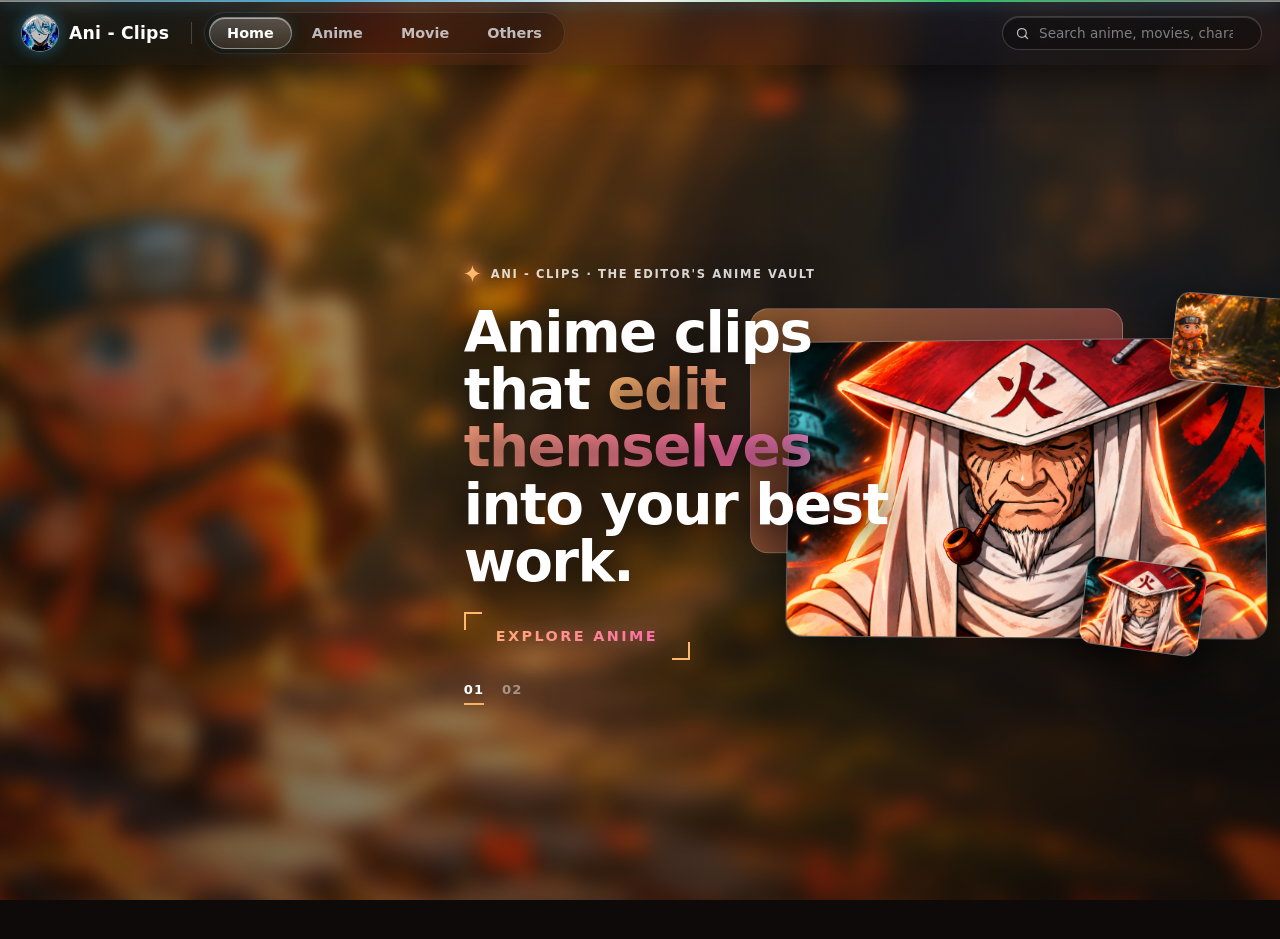
==== index.html @ 76103559 "Add files via upload" ====
<!DOCTYPE html>
<html lang="en">
<head>
  <meta charset="UTF-8" />
  <meta name="viewport" content="width=device-width, initial-scale=1" />
  <title>Anime Flow Frames — Ani - Clips | Free 4K Flow Frames, Vocals &amp; Movie Cuts</title>
  <meta name="description" content="Select the anime: Naruto · Jujutsu Kaisen · Demon Slayer · Chainsaw Man · One Piece · Attack on Titan · Bleach · Blue Lock · My Hero Academia — Free 4K anime flow frames, clean vocals, manga panels &amp; movie cuts." />
  <meta name="keywords" content="anime flow frames, anime flowframes, flow frames, ani clips, anime twixtor, clean anime clips, anime vocals, manga panels, 4k anime clips" />
  <meta name="robots" content="index, follow" />
  <link rel="canonical" href="https://anime-flowframes.pages.dev/" />

  <!-- Favicon for Google Search & Browsers (Square PNG, 192x192) -->
  <link rel="icon" type="image/png" sizes="192x192" href="images/favicon.png" />
  <link rel="icon" type="image/jpeg" sizes="512x512" href="images/logo.jpg" />
  <link rel="apple-touch-icon" href="images/favicon.png" />

  <!-- Open Graph / Social Preview -->
  <meta property="og:type" content="website" />
  <meta property="og:site_name" content="Ani - Clips" />
  <meta property="og:title" content="Anime Flow Frames — Ani - Clips" />
  <meta property="og:description" content="Select the anime: Naruto · Jujutsu Kaisen · Demon Slayer · Chainsaw Man · One Piece · Attack on Titan · Bleach · Blue Lock · My Hero Academia — Free 4K anime flow frames, vocals &amp; movie cuts." />
  <meta property="og:url" content="https://anime-flowframes.pages.dev/" />
  <meta property="og:image" content="https://anime-flowframes.pages.dev/images/og-image.jpg" />
  <meta property="og:image:width" content="1200" />
  <meta property="og:image:height" content="630" />
  <meta name="twitter:card" content="summary_large_image" />

  <!-- Google Search Site Name & Logo Structured Data -->
  <script type="application/ld+json">
  {
    "@context": "https://schema.org",
    "@type": "WebSite",
    "name": "Ani - Clips",
    "alternateName": ["Anime Flow Frames", "Ani-Clips", "Anime Flowframes"],
    "url": "https://anime-flowframes.pages.dev/",
    "publisher": {
      "@type": "Organization",
      "name": "Ani - Clips",
      "logo": {
        "@type": "ImageObject",
        "url": "https://anime-flowframes.pages.dev/images/logo.jpg"
      }
    }
  }
  </script>

  <link rel="stylesheet" href="style.css" />
</head>
<body>
  <!-- Glossy Blurred Wallpaper Background (images/bg.jpg) with Slow Breathing Motion -->
  <div class="bg" aria-hidden="true">
    <div class="bg-image"></div>
    <div class="bg-glow"></div>
    <div class="bg-vignette"></div>
  </div>

  <!-- Full-Width Edge-to-Edge Glass Navbar (Top Glow Line Only, Bottom Drop Shadow Only) -->
  <header class="navbar">
    <div class="navbar-inner">
      <div class="nav-left">
        <button id="logoBtn" class="brand" type="button" aria-label="Go to Home">
          <span class="brand-logo-wrap">
            <img class="brand-logo" src="images/logo.jpg" alt="Ani - Clips logo" />
          </span>
          <span class="brand-name" id="siteName">Ani - Clips</span>
        </button>

        <span class="nav-divider" aria-hidden="true"></span>

        <nav id="topNav" class="top-links" aria-label="Main navigation">
          <span id="navSlider" class="nav-slider" aria-hidden="true"></span>
        </nav>
      </div>

      <div class="nav-right">
        <label class="search">
          <svg viewBox="0 0 24 24" width="15" height="15" aria-hidden="true">
            <circle cx="11" cy="11" r="7" fill="none" stroke="currentColor" stroke-width="2" />
            <path d="M20 20l-4-4" stroke="currentColor" stroke-width="2" stroke-linecap="round" />
          </svg>
          <input id="search" type="search" placeholder="Search anime, movies, characters..." autocomplete="off" />
        </label>
      </div>
    </div>
  </header>

  <div class="shell">
    <main class="main" id="mainScroll">
      <!-- Smooth 0.5-Second Downward Fade-Out & Fade-In Main Stage -->
      <div id="stageBody" class="stage-body">
        <!-- 1. Clean Home Welcome Screen -->
        <section id="welcomeSection" class="welcome-screen" hidden>
          <div class="home-grid">
            <div class="home-left" aria-hidden="true"></div>
            <div class="hero">
              <div class="hero-stage" id="heroStage">
                <div class="hero-offset"></div>
                <div class="hero-frame" id="heroFrame"></div>
                <div class="hero-float f1" id="hf1"></div>
                <div class="hero-float f2" id="hf2"></div>
              </div>
              <div class="hero-text">
                <p class="home-eyebrow"><svg class="spark" viewBox="0 0 24 24" aria-hidden="true"><path fill="currentColor" d="M12 0C12.8 7 17 11.2 24 12 17 12.8 12.8 17 12 24 11.2 17 7 12.8 0 12 7 11.2 11.2 7 12 0Z"/></svg>ANI - CLIPS · THE EDITOR'S ANIME VAULT</p>
                <h1 class="home-title">Anime clips that <em>edit themselves</em> into your best work.</h1>
                <button type="button" class="btn-bracket" data-go="Anime">Explore Anime</button>
                <ol class="hero-dots" id="heroDots"></ol>
              </div>
            </div>
          </div>
        </section>

        <!-- 2. Breadcrumb / Back & Quality Bar (Shown when inside a nested Anime or Movie or Others) -->
        <section id="crumbBar" class="crumb-wrap" hidden>
          <div class="crumb-left">
            <button id="backBtn" class="glass-pill-btn" type="button" hidden>&#8592; Back</button>
            <div id="crumbPath" class="crumb-path" hidden></div>
          </div>
          <div id="qualityFilters" class="quality-filters"></div>
        </section>

        <!-- 3. Spotlight Box (Shown on Anime, Movie, Others, Character Detail, Search) -->
        <!-- Includes the iOS Sliding Sub-Tabs inside .spot-dock (Flow Frames | Vocals | Manga Panels for Anime, All | Scenes | Cuts for Movie) -->
        <section id="spotlightSection" class="spotlight-card" hidden>
          <div class="spot-art" id="spotArt">
            <div class="ph">&#9654;</div>
          </div>

          <div class="spot-info">
            <div class="spot-eyebrow">
              <span class="eq-bars" aria-hidden="true"><i></i><i></i><i></i><i></i></span>
              <span id="spotEyebrow">COLLECTION</span>
            </div>

            <h1 id="spotTitle" class="spot-title">Ani - Clips</h1>

            <div class="spot-sub-row">
              <span id="spotSubtitle" class="spot-sub"></span>
              <span class="verified-dot" title="Free to use">&#10003;</span>
            </div>

            <!-- Separate iOS Sliding Pill Tabs positioned above the Browse dock -->
            <div id="dockTabsWrap" class="dock-tabs-wrap" hidden>
              <div id="subTabs" class="sub-tabs" role="tablist">
                <span id="subSlider" class="sub-slider" aria-hidden="true"></span>
              </div>
            </div>


          </div>
        </section>

        <!-- Sub-Stage Area (Fades smoothly 0.5s downward when switching Flow Frames / Vocals / Manga Panels or All / Scenes / Cuts) -->
        <div id="subStage" class="stage-body">
          <!-- 4. Anime Library (Alphabets + Sort + All Anime Grid Only — No Trending / Recent) -->
          <section id="animeCatalog" class="cat-block" hidden>
            <div class="cat-block-head">
              <h2 class="cat-heading-inline">
                <span class="blink-star amber" aria-hidden="true">&#10022;</span>
                <span class="head-main">LIBRARY</span>
                <span class="head-sep">-</span>
                <span id="animeLibSub" class="head-sub">All anime</span>
              </h2>
              <span id="allAnimeCount" class="sec-count"></span>
            </div>

            <div class="library-controls">
              <div id="animeSortBar" class="sort-tabs" role="tablist">
                <span id="sortSlider" class="sort-slider" aria-hidden="true"></span>
              </div>
              <div id="alphaBar" class="alpha-bar" aria-label="Filter anime by alphabet">
                <span id="alphaSlider" class="alpha-slider" aria-hidden="true"></span>
              </div>
            </div>

            <div id="allAnimeGrid" class="anime-poster-grid stage-body"></div>
            <p id="animeEmpty" class="empty" hidden>No anime found for this letter.</p>
          </section>

          <!-- 5. Collections Grid (All Movies List with Sort Bar & Full A-Z Alphabet Filter) -->
          <section id="collectionsSection" hidden>
            <div class="cat-block-head">
              <h2 id="collectionsTitle" class="cat-heading-inline">
                <span class="blink-star amber" aria-hidden="true">&#10022;</span>
                <span class="head-main">LIBRARY</span>
                <span class="head-sep">-</span>
                <span class="head-sub">All movies</span>
              </h2>
              <span id="collectionsCount" class="sec-count"></span>
            </div>

            <div id="movieControls" class="library-controls" hidden>
              <div id="movieSortBar" class="sort-tabs" role="tablist">
                <span id="movieSortSlider" class="sort-slider" aria-hidden="true"></span>
              </div>
              <div id="movieAlphaBar" class="alpha-bar" aria-label="Filter movies by alphabet">
                <span id="movieAlphaSlider" class="alpha-slider" aria-hidden="true"></span>
              </div>
            </div>

            <div id="collectionsGrid" class="collections-grid stage-body"></div>
            <p id="movieEmpty" class="empty" hidden>No movies found for this letter.</p>
          </section>

          <!-- 6. Main Items Grid (Characters inside Anime, Manga Panels, Movie Scenes/Cuts, Others, Search) -->
          <section id="gridSection" hidden>
            <div class="sec-head">
              <h2 id="gridTitle" class="sec-title">Library</h2>
              <span id="count" class="sec-count"></span>
            </div>
            <div id="grid" class="grid"></div>
            <p id="empty" class="empty" hidden>No items found. Try another search or tab.</p>
          </section>


        </div>
      </div>
    </main>
  </div>

  <script src="clips.js"></script>
  <script src="script.js"></script>
  <noscript>
    <section>
      <h1>Anime Flow Frames — Ani - Clips</h1>
      <p>Select the anime: Naruto · Jujutsu Kaisen · Demon Slayer · Chainsaw Man · One Piece · Attack on Titan · Bleach · Blue Lock · My Hero Academia. Free 4K anime flow frames, isolated character vocals, clean manga panels, and movie scenes &amp; cuts.</p>
    </section>
  </noscript>
</body>
</html>
---- style.css ----
:root {
  --glass-surface: linear-gradient(135deg, rgba(24, 28, 36, 0.52) 0%, rgba(12, 14, 20, 0.34) 100%);
  --glass-surface-hover: linear-gradient(135deg, rgba(32, 38, 48, 0.64) 0%, rgba(16, 19, 28, 0.46) 100%);
  --glass-dock: rgba(8, 10, 14, 0.42);
  --glass-border: rgba(255, 255, 255, 0.22);
  --glass-border-bright: rgba(255, 255, 255, 0.46);
  --glass-shine: inset 0 1px 0 rgba(255, 255, 255, 0.42), inset 1px 0 0 rgba(255, 255, 255, 0.16), inset 0 -1px 0 rgba(255, 255, 255, 0.08);
  --glass-shine-hover: inset 0 1px 0 rgba(255, 255, 255, 0.64), inset 1px 0 0 rgba(255, 255, 255, 0.24), inset 0 -1px 0 rgba(255, 255, 255, 0.12);
  --ios-pill-bg: linear-gradient(180deg, rgba(255, 255, 255, 0.24) 0%, rgba(255, 255, 255, 0.11) 100%);
  --ios-pill-border: 1px solid rgba(255, 255, 255, 0.36);
  --ios-pill-shadow: inset 0 1px 0 rgba(255, 255, 255, 0.52), 0 4px 16px rgba(0, 0, 0, 0.28), 0 0 14px rgba(56, 189, 248, 0.2);
  --ios-spring: cubic-bezier(0.32, 0.72, 0, 1);
  --ios-bounce: cubic-bezier(0.22, 1.18, 0.36, 1);
  --text: #ffffff;
  --muted: rgba(240, 244, 250, 0.74);
  --muted-2: rgba(240, 244, 250, 0.48);
  --green: #1ed760;
  --green-2: #12b866;
  --coral: #ff7e79;
  --amber: #ffb86c;
  --cyan: #38bdf8;
}

* { box-sizing: border-box; margin: 0; padding: 0; -webkit-tap-highlight-color: transparent; }
[hidden] { display: none !important; }

body {
  min-height: 100vh;
  background: #0d0a09;
  color: var(--text);
  font-family: -apple-system, BlinkMacSystemFont, "SF Pro Display", "Segoe UI", system-ui, Roboto, sans-serif;
  overflow-x: hidden;
  -webkit-font-smoothing: antialiased;
}

/* ============================================================
   GLOSSY BLURRED WALLPAPER BACKGROUND (images/bg.jpg)
   ============================================================ */
.bg {
  position: fixed;
  inset: 0;
  z-index: 0;
  overflow: hidden;
  background: #120c09;
}

.bg-image {
  position: absolute;
  inset: -4%;
  background:
    url("images/bg.jpg") center / cover no-repeat,
    radial-gradient(circle at 22% 24%, rgba(235, 130, 42, 0.9), transparent 48%),
    radial-gradient(circle at 78% 28%, rgba(212, 168, 56, 0.75), transparent 48%),
    radial-gradient(circle at 50% 80%, rgba(186, 68, 36, 0.8), transparent 52%),
    #180e08;
  filter: blur(10px) saturate(1.25) brightness(0.84);
  transform: scale(1.04);
  animation: slowBreathe 34s ease-in-out infinite alternate;
  will-change: transform;
}

.bg-glow {
  position: absolute;
  inset: -10%;
  background:
    radial-gradient(circle at 15% 15%, rgba(30, 215, 96, 0.14), transparent 40%),
    radial-gradient(circle at 85% 20%, rgba(108, 138, 255, 0.16), transparent 42%),
    radial-gradient(circle at 50% 90%, rgba(255, 148, 72, 0.16), transparent 45%);
  mix-blend-mode: screen;
  pointer-events: none;
}

.bg-vignette {
  position: absolute;
  inset: 0;
  background: radial-gradient(circle at 50% 35%, rgba(10, 12, 16, 0.12) 0%, rgba(6, 8, 12, 0.58) 100%);
  pointer-events: none;
}

@keyframes slowBreathe {
  0%   { transform: scale(1.04) translate(0%, 0%); }
  50%  { transform: scale(1.08) translate(-1.2%, -0.8%); }
  100% { transform: scale(1.05) translate(1.2%, 0.8%); }
}

/* ============================================================
   FULL-WIDTH EDGE-TO-EDGE GLASS NAVBAR
   ============================================================ */
.navbar {
  position: sticky;
  top: 0;
  left: 0;
  width: 100%;
  z-index: 30;
  border-radius: 0;
  border: none;
  border-top: 1px solid rgba(255, 255, 255, 0.36);
  background: linear-gradient(180deg, rgba(22, 26, 36, 0.64) 0%, rgba(12, 14, 22, 0.48) 100%);
  backdrop-filter: blur(30px) saturate(1.7);
  -webkit-backdrop-filter: blur(30px) saturate(1.7);
  box-shadow:
    0 14px 36px rgba(0, 0, 0, 0.54),
    inset 0 1px 0 rgba(255, 255, 255, 0.42);
}

.navbar::before {
  content: "";
  position: absolute;
  top: -1px;
  left: 0;
  right: 0;
  height: 2px;
  background: linear-gradient(
    90deg,
    rgba(255, 255, 255, 0.14) 0%,
    rgba(56, 189, 248, 0.72) 25%,
    rgba(255, 255, 255, 0.92) 50%,
    rgba(30, 215, 96, 0.72) 75%,
    rgba(255, 255, 255, 0.14) 100%
  );
  box-shadow: 0 0 14px rgba(56, 189, 248, 0.55), 0 0 24px rgba(255, 255, 255, 0.35);
  pointer-events: none;
}

.navbar-inner {
  width: 100%;
  max-width: none;
  margin: 0;
  padding: 10px 18px;
  display: flex;
  align-items: center;
  justify-content: space-between;
  gap: 16px;
}

.nav-left { display: flex; align-items: center; gap: 12px; min-width: 0; }

.brand {
  display: flex;
  align-items: center;
  gap: 10px;
  padding: 3px 10px 3px 3px;
  border: 0;
  border-radius: 999px;
  background: transparent;
  color: #fff;
  font: inherit;
  cursor: pointer;
  transition: transform 0.34s var(--ios-bounce), opacity 0.2s ease;
}
.brand:hover { transform: scale(1.03); }
.brand:active { transform: scale(0.95); }

.brand-logo-wrap {
  width: 38px;
  height: 38px;
  border-radius: 50%;
  overflow: hidden;
  display: block;
  flex-shrink: 0;
  border: 1.5px solid rgba(255, 255, 255, 0.45);
  box-shadow: 0 0 16px rgba(56, 189, 248, 0.48), 0 4px 12px rgba(0, 0, 0, 0.4);
  background: #080c14;
}
.brand-logo { width: 100%; height: 100%; object-fit: cover; transform: scale(1.06); display: block; }
.brand-name { font-size: 1.08rem; font-weight: 800; letter-spacing: 0.2px; white-space: nowrap; }
.nav-divider { width: 1px; height: 22px; background: rgba(255, 255, 255, 0.18); flex-shrink: 0; }

/* iPhone / iOS Segmented Sliding Nav */
.top-links {
  position: relative;
  display: inline-flex;
  align-items: center;
  gap: 2px;
  padding: 4px;
  border-radius: 999px;
  background: rgba(0, 0, 0, 0.22);
  border: 1px solid rgba(255, 255, 255, 0.1);
}

.nav-slider {
  position: absolute;
  top: 4px;
  left: 0;
  height: calc(100% - 8px);
  border-radius: 999px;
  background: var(--ios-pill-bg);
  border: var(--ios-pill-border);
  box-shadow: var(--ios-pill-shadow);
  pointer-events: none;
  will-change: transform, width;
  transition: transform 0.48s var(--ios-spring), width 0.48s var(--ios-spring), opacity 0.25s ease;
  z-index: 0;
}

.top-link {
  position: relative;
  z-index: 1;
  padding: 8px 18px;
  border: 0;
  border-radius: 999px;
  background: transparent;
  color: var(--muted);
  font: inherit;
  font-size: 0.9rem;
  font-weight: 600;
  cursor: pointer;
  white-space: nowrap;
  transition: color 0.28s var(--ios-spring), transform 0.32s var(--ios-bounce);
}
.top-link:hover { color: #fff; }
.top-link:active { transform: scale(0.93); }
.top-link.active { color: #fff; }

.nav-right { display: flex; align-items: center; }

.search {
  position: relative;
  width: 260px;
  display: flex;
  align-items: center;
  color: var(--muted);
}
.search svg { position: absolute; left: 13px; pointer-events: none; }
.search input {
  width: 100%;
  padding: 8px 14px 8px 36px;
  border-radius: 999px;
  border: 1px solid rgba(255, 255, 255, 0.18);
  background: rgba(0, 0, 0, 0.3);
  color: #fff;
  font: inherit;
  font-size: 0.85rem;
  outline: none;
  box-shadow: inset 0 1px 0 rgba(255, 255, 255, 0.14);
  transition: border-color 0.28s var(--ios-spring), background 0.28s var(--ios-spring), box-shadow 0.28s var(--ios-spring);
}
.search input::placeholder { color: var(--muted-2); }
.search input:focus {
  background: rgba(0, 0, 0, 0.48);
  border-color: rgba(56, 189, 248, 0.65);
  box-shadow: 0 0 0 3px rgba(56, 189, 248, 0.2), inset 0 1px 0 rgba(255, 255, 255, 0.28);
}

/* ============================================================
   FULL-WIDTH PAGE SHELL
   ============================================================ */
.shell {
  position: relative;
  z-index: 1;
  width: 100%;
  max-width: none;
  margin: 0;
  padding: 18px 18px 52px;
}

/* ============================================================
   SMOOTH 0.5-SECOND DOWNWARD FADE-OUT & FADE-IN
   ============================================================ */
.stage-body {
  opacity: 1;
  transform: translateY(0);
  transition: opacity 0.25s cubic-bezier(0.4, 0, 0.2, 1), transform 0.25s cubic-bezier(0.4, 0, 0.2, 1);
  will-change: opacity, transform;
}
.stage-body.fading-out {
  opacity: 0;
  transform: translateY(16px);
  pointer-events: none;
}
.stage-body.prep-in {
  transition: none !important;
  opacity: 0;
  transform: translateY(-16px);
  pointer-events: none;
}

/* Home screen: no scrollbar (fits exactly in the window) */
html.home-view { scrollbar-width: none; -ms-overflow-style: none; }
html.home-view::-webkit-scrollbar, html.home-view body::-webkit-scrollbar { display: none; width: 0; }

/* ============================================================
   CLEAN HOME WELCOME SCREEN
   ============================================================ */
.welcome-screen {
  min-height: calc(100vh - 110px);
  width: 100%;
  display: grid;
  place-items: center;
}

.welcome-glass {
  padding: clamp(28px, 4.5vw, 52px) clamp(44px, 8vw, 110px);
  border-radius: 30px;
  background: linear-gradient(135deg, rgba(24, 28, 38, 0.44) 0%, rgba(12, 14, 22, 0.28) 100%);
  backdrop-filter: blur(28px) saturate(1.65);
  -webkit-backdrop-filter: blur(28px) saturate(1.65);
  border: 1px solid rgba(255, 255, 255, 0.28);
  box-shadow:
    0 24px 64px rgba(0, 0, 0, 0.48),
    0 0 40px rgba(56, 189, 248, 0.14),
    inset 0 1px 0 rgba(255, 255, 255, 0.5),
    inset 1px 0 0 rgba(255, 255, 255, 0.18);
}

.welcome-title {
  font-size: clamp(2.8rem, 7vw, 5.5rem);
  font-weight: 850;
  letter-spacing: 0.22em;
  text-indent: 0.22em;
  text-align: center;
  color: #ffffff;
  text-shadow:
    0 6px 32px rgba(0, 0, 0, 0.48),
    0 0 28px rgba(255, 255, 255, 0.28);
}

/* ============================================================
   BREADCRUMB & QUALITY BAR
   ============================================================ */
.crumb-wrap {
  display: flex;
  align-items: center;
  justify-content: space-between;
  flex-wrap: wrap;
  gap: 12px;
  margin-bottom: 16px;
}
.crumb-left { display: flex; align-items: center; gap: 12px; min-width: 0; }

.glass-pill-btn {
  padding: 8px 16px;
  border-radius: 999px;
  border: 1px solid var(--glass-border);
  background: var(--glass-surface);
  backdrop-filter: blur(20px);
  color: #fff;
  font: inherit;
  font-size: 0.85rem;
  font-weight: 600;
  cursor: pointer;
  box-shadow: 0 8px 24px rgba(0, 0, 0, 0.3), var(--glass-shine);
  transition: transform 0.34s var(--ios-bounce), border-color 0.25s ease, box-shadow 0.25s ease;
}
.glass-pill-btn:hover {
  transform: translateY(-1px);
  border-color: var(--glass-border-bright);
  box-shadow: 0 10px 28px rgba(0, 0, 0, 0.38), 0 0 18px rgba(56, 189, 248, 0.22), var(--glass-shine-hover);
}
.glass-pill-btn:active { transform: scale(0.94); }

.crumb-path { font-size: 0.88rem; color: var(--muted); font-weight: 500; }
.crumb-path strong { color: #fff; }

.quality-filters { display: flex; flex-wrap: wrap; gap: 6px; }
.q-pill {
  padding: 6px 13px;
  border-radius: 999px;
  border: 1px solid var(--glass-border);
  background: rgba(16, 18, 24, 0.42);
  backdrop-filter: blur(14px);
  color: var(--muted);
  font: inherit;
  font-size: 0.78rem;
  font-weight: 600;
  cursor: pointer;
  box-shadow: inset 0 1px 0 rgba(255, 255, 255, 0.2);
  transition: transform 0.32s var(--ios-bounce), color 0.22s ease, background 0.22s ease, border-color 0.22s ease;
}
.q-pill:hover { color: #fff; border-color: var(--glass-border-bright); }
.q-pill:active { transform: scale(0.93); }
.q-pill.active { color: #fff; background: rgba(30, 215, 96, 0.22); border-color: rgba(30, 215, 96, 0.62); box-shadow: 0 0 14px rgba(30, 215, 96, 0.25); }

/* ============================================================
   SPOTLIGHT CARD (Used on Anime, Movie, Others, Detail, Search)
   With Embedded iOS Sliding Tabs inside .spot-dock
   ============================================================ */
.spotlight-card {
  position: relative;
  display: grid;
  grid-template-columns: 280px 1fr;
  gap: 24px;
  padding: 18px;
  border-radius: 24px;
  background: linear-gradient(135deg, rgba(255, 255, 255, 0.06) 0%, rgba(14, 14, 16, 0.28) 100%);
  backdrop-filter: blur(26px) saturate(1.35);
  -webkit-backdrop-filter: blur(26px) saturate(1.35);
  border: 1px solid rgba(255, 255, 255, 0.18);
  box-shadow:
    0 16px 42px rgba(0, 0, 0, 0.38),
    0 0 12px rgba(255, 255, 255, 0.05),
    inset 0 1px 0 rgba(255, 255, 255, 0.28),
    inset 1px 0 0 rgba(255, 255, 255, 0.12);
  margin-bottom: 24px;
  overflow: hidden;
}

.spot-art {
  position: relative;
  aspect-ratio: 16 / 10;
  width: 100%;
  align-self: center;
  border-radius: 16px;
  overflow: hidden;
  background: rgba(0, 0, 0, 0.35);
  border: 1px solid rgba(255, 255, 255, 0.28);
  box-shadow: 0 14px 36px rgba(0, 0, 0, 0.45), inset 0 1px 0 rgba(255, 255, 255, 0.4);
}
.spot-art img { position: absolute; inset: 0; width: 100%; height: 100%; object-fit: cover; display: block; }

/* Slow, gentle wiggle on the Anime spotlight image */
.spot-art.wiggle img {
  object-position: center 42%;
  transform-origin: center;
  animation: spotWiggle 18s ease-in-out infinite alternate;
  will-change: transform;
}
@keyframes spotWiggle {
  0%   { transform: scale(1.10) translate(0, 0) rotate(0deg); }
  25%  { transform: scale(1.11) translate(-1.2%, 0.8%) rotate(-0.6deg); }
  50%  { transform: scale(1.12) translate(1%, -1%) rotate(0.5deg); }
  75%  { transform: scale(1.11) translate(-0.8%, -0.6%) rotate(-0.4deg); }
  100% { transform: scale(1.10) translate(1.2%, 0.8%) rotate(0.6deg); }
}
.spot-info { position: relative; display: flex; flex-direction: column; justify-content: center; gap: 10px; min-width: 0; }
.spot-eyebrow { display: flex; align-items: center; gap: 9px; font-size: 0.74rem; font-weight: 750; letter-spacing: 1.5px; color: rgba(255, 255, 255, 0.8); text-transform: uppercase; }
.eq-bars { display: inline-flex; align-items: flex-end; gap: 2.5px; height: 13px; }
.eq-bars i { display: block; width: 3px; border-radius: 2px; background: var(--green); box-shadow: 0 0 8px rgba(30, 215, 96, 0.7); animation: eqPulse 1.2s ease-in-out infinite alternate; }
.eq-bars i:nth-child(1) { height: 6px; animation-delay: 0s; }
.eq-bars i:nth-child(2) { height: 13px; animation-delay: 0.2s; }
.eq-bars i:nth-child(3) { height: 9px; animation-delay: 0.4s; }
.eq-bars i:nth-child(4) { height: 11px; animation-delay: 0.6s; }
@keyframes eqPulse { 0% { transform: scaleY(0.45); } 100% { transform: scaleY(1); } }
.spot-title { font-size: clamp(1.6rem, 3vw, 2.35rem); font-weight: 800; letter-spacing: -0.6px; line-height: 1.1; text-shadow: 0 4px 24px rgba(0, 0, 0, 0.4); }
.spot-sub-row { display: flex; align-items: center; gap: 8px; }
.spot-sub { font-size: 0.94rem; color: var(--muted); }
.verified-dot { display: inline-grid; place-items: center; width: 18px; height: 18px; border-radius: 50%; font-size: 0.68rem; font-weight: 900; color: #03220f; background: var(--green); box-shadow: 0 0 12px rgba(30, 215, 96, 0.7); flex-shrink: 0; }
.spot-tags { display: flex; flex-wrap: wrap; gap: 7px; margin-top: 2px; }
.spot-tag { font-size: 0.74rem; font-weight: 600; padding: 4px 11px; border-radius: 999px; background: rgba(255, 255, 255, 0.1); border: 1px solid rgba(255, 255, 255, 0.18); color: rgba(255, 255, 255, 0.9); }

/* Inner Glossy Action Capsule */
.spot-dock {
  margin-top: 6px;
  display: flex;
  align-items: center;
  justify-content: space-between;
  flex-wrap: wrap;
  gap: 12px;
  padding: 8px 12px;
  border-radius: 18px;
  background: var(--glass-dock);
  border: 1px solid rgba(255, 255, 255, 0.16);
  box-shadow: inset 0 1px 0 rgba(255, 255, 255, 0.22);
}
.spot-dock-left, .spot-dock-right { display: flex; align-items: center; gap: 10px; }

/* Separate iOS Sliding Tabs positioned cleanly above .spot-dock */
.dock-tabs-wrap {
  display: flex;
  align-items: center;
  justify-content: flex-start;
  margin-top: 4px;
  margin-bottom: 2px;
}

.sub-tabs {
  position: relative;
  display: inline-flex;
  align-items: center;
  gap: 2px;
  padding: 4px;
  border-radius: 999px;
  background: rgba(0, 0, 0, 0.34);
  border: 1px solid rgba(255, 255, 255, 0.12);
  box-shadow: inset 0 1px 0 rgba(255, 255, 255, 0.14);
}

.sub-slider {
  position: absolute;
  top: 4px;
  left: 0;
  height: calc(100% - 8px);
  border-radius: 999px;
  background: var(--ios-pill-bg);
  border: var(--ios-pill-border);
  box-shadow: var(--ios-pill-shadow);
  pointer-events: none;
  will-change: transform, width;
  transition: transform 0.48s var(--ios-spring), width 0.48s var(--ios-spring), opacity 0.25s ease;
  z-index: 0;
}

.sub-tab {
  position: relative;
  z-index: 1;
  padding: 7px 18px;
  border: 0;
  border-radius: 999px;
  background: transparent;
  color: var(--muted);
  font: inherit;
  font-size: 0.86rem;
  font-weight: 600;
  cursor: pointer;
  white-space: nowrap;
  transition: color 0.28s var(--ios-spring), transform 0.32s var(--ios-bounce);
}
.sub-tab:hover { color: #fff; }
.sub-tab:active { transform: scale(0.93); }
.sub-tab.active { color: #fff; }

.glow-cta {
  padding: 8px 18px;
  border-radius: 999px;
  border: 1px solid rgba(255, 255, 255, 0.38);
  background: linear-gradient(135deg, #ffffff 0%, #e7fff0 100%);
  color: #061c0f;
  font: inherit;
  font-size: 0.85rem;
  font-weight: 750;
  cursor: pointer;
  box-shadow: 0 0 24px rgba(255, 255, 255, 0.35), 0 4px 16px rgba(0, 0, 0, 0.3);
  transition: transform 0.36s var(--ios-bounce), box-shadow 0.28s ease;
}
.glow-cta:hover { transform: translateY(-2px) scale(1.02); box-shadow: 0 0 30px rgba(30, 215, 96, 0.5), 0 8px 22px rgba(0, 0, 0, 0.35); }
.glow-cta:active { transform: scale(0.95); }

.dock-stat { font-size: 0.8rem; font-weight: 600; color: var(--green); padding: 5px 12px; border-radius: 999px; background: rgba(30, 215, 96, 0.14); border: 1px solid rgba(30, 215, 96, 0.32); white-space: nowrap; }
.dock-btn { padding: 7px 14px; border-radius: 999px; border: 1px solid rgba(255, 255, 255, 0.18); background: rgba(255, 255, 255, 0.08); color: #fff; font: inherit; font-size: 0.8rem; font-weight: 600; cursor: pointer; transition: transform 0.32s var(--ios-bounce), background 0.22s ease, border-color 0.22s ease; }
.dock-btn:hover { background: rgba(255, 255, 255, 0.16); border-color: rgba(255, 255, 255, 0.38); }
.dock-btn:active { transform: scale(0.94); }

/* ============================================================
   BLINKING STAR INLINE SECTION HEADINGS
   ============================================================ */
.cat-heading-inline {
  display: inline-flex;
  align-items: baseline;
  gap: 8px;
  margin-bottom: 16px;
  text-shadow: 0 2px 14px rgba(0, 0, 0, 0.55);
}
.cat-block-head .cat-heading-inline { margin-bottom: 0; }

.blink-star {
  display: inline-block;
  font-size: 1rem;
  line-height: 1;
  color: var(--amber);
  text-shadow: 0 0 12px var(--amber), 0 0 22px rgba(255, 184, 108, 0.65);
  animation: starBlink 1.35s ease-in-out infinite;
  transform-origin: center;
}
@keyframes starBlink {
  0%, 100% { opacity: 1; transform: scale(1); }
  50%      { opacity: 0.2; transform: scale(0.8); }
}

.head-main { font-size: 1.24rem; font-weight: 800; letter-spacing: 0.06em; color: #ffffff; }
.head-sep { font-size: 0.95rem; font-weight: 500; color: var(--muted-2); }
.head-sub { font-size: 0.88rem; font-weight: 500; color: var(--muted); }

/* ============================================================
   ANIME LIBRARY GRID (Clean Photo Previews — No Black Feather)
   ============================================================ */
.cat-block { width: 100%; }
.cat-block-head { display: flex; align-items: center; justify-content: space-between; gap: 14px; margin-bottom: 16px; }

.anime-poster-grid {
  display: grid;
  grid-template-columns: repeat(auto-fill, minmax(144px, 168px));
  gap: 15px;
  width: 100%;
}

.poster-item {
  display: flex;
  flex-direction: column;
  gap: 8px;
  padding: 0;
  border: 0;
  background: transparent;
  color: #fff;
  font: inherit;
  text-decoration: none;
  text-align: center;
  cursor: pointer;
  min-width: 0;
  transition: transform 0.38s var(--ios-bounce);
}
.poster-item:hover { transform: translateY(-5px); }
.poster-item:active { transform: scale(0.96); }

.poster-frame {
  position: relative;
  width: 100%;
  aspect-ratio: 3 / 4;
  border-radius: 16px;
  overflow: hidden;
  background: var(--glass-surface);
  backdrop-filter: blur(22px) saturate(1.55);
  -webkit-backdrop-filter: blur(22px) saturate(1.55);
  border: 1px solid var(--glass-border);
  box-shadow: 0 12px 30px rgba(0, 0, 0, 0.42), var(--glass-shine);
  transition: border-color 0.25s ease, box-shadow 0.3s ease;
}
.poster-item:hover .poster-frame {
  border-color: var(--glass-border-bright);
  box-shadow: 0 18px 40px rgba(0, 0, 0, 0.54), 0 0 22px rgba(56, 189, 248, 0.26), var(--glass-shine-hover);
}
.poster-frame img { position: absolute; inset: 0; width: 100%; height: 100%; object-fit: cover; display: block; transition: transform 0.5s var(--ios-spring); }
.poster-item:hover .poster-frame img { transform: scale(1.06); }

.poster-ph {
  position: absolute;
  inset: 0;
  display: flex;
  flex-direction: column;
  align-items: center;
  justify-content: center;
  gap: 6px;
  padding: 12px;
  background:
    radial-gradient(circle at 28% 24%, rgba(56, 189, 248, 0.22), transparent 55%),
    radial-gradient(circle at 75% 78%, rgba(30, 215, 96, 0.2), transparent 55%),
    rgba(12, 15, 22, 0.55);
}
.poster-ph-mono {
  width: 44px; height: 44px; border-radius: 13px; display: grid; place-items: center;
  font-size: 1.05rem; font-weight: 850; letter-spacing: 1px; color: #fff;
  background: rgba(255, 255, 255, 0.12); border: 1px solid rgba(255, 255, 255, 0.28);
  box-shadow: inset 0 1px 0 rgba(255, 255, 255, 0.4);
}
.poster-ph-hint { font-size: 0.68rem; font-weight: 600; color: var(--muted); }
.poster-count-chip {
  position: absolute; top: 8px; right: 8px; z-index: 3; padding: 2px 8px; border-radius: 999px;
  font-size: 0.64rem; font-weight: 750; background: rgba(8, 10, 16, 0.72); backdrop-filter: blur(10px);
  border: 1px solid rgba(255, 255, 255, 0.24); color: #fff;
}
.poster-caption { display: flex; flex-direction: column; gap: 2px; padding: 0 3px; }
.poster-name { font-size: 0.85rem; font-weight: 700; color: #fff; line-height: 1.25; text-shadow: 0 2px 10px rgba(0, 0, 0, 0.65); }

/* ============================================================
   LIBRARY CONTROLS: SORT PILL BAR + FULL A-Z iOS SLIDING BAR
   ============================================================ */
.library-controls {
  display: flex;
  flex-direction: column;
  align-items: center;
  gap: 14px;
  margin-bottom: 22px;
  width: 100%;
}

.sort-tabs {
  position: relative;
  display: inline-flex;
  align-items: center;
  gap: 2px;
  padding: 4px;
  border-radius: 999px;
  background: rgba(0, 0, 0, 0.28);
  backdrop-filter: blur(22px) saturate(1.55);
  -webkit-backdrop-filter: blur(22px) saturate(1.55);
  border: 1px solid rgba(255, 255, 255, 0.14);
  box-shadow: 0 10px 28px rgba(0, 0, 0, 0.32), inset 0 1px 0 rgba(255, 255, 255, 0.18);
}

.sort-slider {
  position: absolute;
  top: 4px;
  left: 0;
  height: calc(100% - 8px);
  border-radius: 999px;
  background: var(--ios-pill-bg);
  border: var(--ios-pill-border);
  box-shadow: var(--ios-pill-shadow);
  pointer-events: none;
  will-change: transform, width;
  transition: transform 0.48s var(--ios-spring), width 0.48s var(--ios-spring);
  z-index: 0;
}

.sort-tab {
  position: relative;
  z-index: 1;
  padding: 7px 16px;
  border: 0;
  border-radius: 999px;
  background: transparent;
  color: var(--muted);
  font: inherit;
  font-size: 0.82rem;
  font-weight: 650;
  cursor: pointer;
  white-space: nowrap;
  transition: color 0.28s var(--ios-spring), transform 0.32s var(--ios-bounce);
}
.sort-tab:hover { color: #fff; }
.sort-tab:active { transform: scale(0.93); }
.sort-tab.active { color: #fff; }

.alpha-bar {
  position: relative;
  display: flex;
  flex-wrap: wrap;
  justify-content: center;
  gap: 4px;
  width: 100vw;
  margin-left: calc(50% - 50vw);
  margin-right: calc(50% - 50vw);
  padding: 9px 18px;
  border-radius: 0;
  background: linear-gradient(180deg, rgba(20, 24, 34, 0.56) 0%, rgba(10, 12, 18, 0.44) 100%);
  backdrop-filter: blur(26px) saturate(1.65);
  -webkit-backdrop-filter: blur(26px) saturate(1.65);
  border: 0;
  border-top: 1px solid rgba(255, 255, 255, 0.24);
  box-shadow: 0 12px 30px rgba(0, 0, 0, 0.42), inset 0 1px 0 rgba(255, 255, 255, 0.3);
}

.alpha-slider {
  position: absolute;
  top: 0;
  left: 0;
  border-radius: 10px;
  background: var(--ios-pill-bg);
  border: var(--ios-pill-border);
  box-shadow: var(--ios-pill-shadow);
  pointer-events: none;
  will-change: transform, width, height;
  transition: transform 0.48s var(--ios-spring), width 0.48s var(--ios-spring), height 0.48s var(--ios-spring);
  z-index: 0;
}

.alpha-btn {
  position: relative;
  z-index: 1;
  min-width: 34px;
  height: 32px;
  padding: 0 9px;
  border-radius: 10px;
  border: 0;
  background: transparent;
  color: var(--muted);
  font: inherit;
  font-size: 0.8rem;
  font-weight: 700;
  cursor: pointer;
  transition: color 0.28s var(--ios-spring), transform 0.32s var(--ios-bounce);
}
.alpha-btn:hover { color: #fff; }
.alpha-btn:active { transform: scale(0.9); }
.alpha-btn.has-items { color: #fff; }
.alpha-btn.has-items::after {
  content: "";
  position: absolute;
  left: 50%;
  bottom: 3px;
  transform: translateX(-50%);
  width: 4px;
  height: 4px;
  border-radius: 50%;
  background: var(--green);
  box-shadow: 0 0 6px var(--green);
}
.alpha-btn.empty-letter { color: rgba(255, 255, 255, 0.36); }
.alpha-btn.active { color: #fff; }
.alpha-btn.active::after { display: none; }

/* ============================================================
   SECTION HEADERS, COLLECTIONS & CARDS
   ============================================================ */
.sec-head { display: flex; align-items: center; justify-content: space-between; gap: 12px; margin: 20px 0 16px; }
.sec-title { display: flex; align-items: center; gap: 10px; font-size: 1.24rem; font-weight: 750; letter-spacing: -0.2px; text-shadow: 0 2px 16px rgba(0, 0, 0, 0.55); }
.sec-count { font-size: 0.82rem; font-weight: 600; color: var(--muted); padding: 4px 12px; border-radius: 999px; background: rgba(14, 16, 22, 0.44); border: 1px solid rgba(255, 255, 255, 0.16); backdrop-filter: blur(12px); }

.collections-grid { display: grid; grid-template-columns: repeat(auto-fill, minmax(260px, 1fr)); gap: 18px; margin-bottom: 12px; }
.collection-card {
  display: flex; flex-direction: column; padding: 0; text-align: left; color: #fff; font: inherit; cursor: pointer;
  border-radius: 20px; overflow: hidden; background: var(--glass-surface);
  backdrop-filter: blur(26px) saturate(1.6); -webkit-backdrop-filter: blur(26px) saturate(1.6);
  border: 1px solid var(--glass-border); box-shadow: 0 14px 40px rgba(0, 0, 0, 0.42), var(--glass-shine);
  transition: transform 0.4s var(--ios-bounce), border-color 0.26s ease, box-shadow 0.3s ease, background 0.26s ease;
}
.collection-card:hover { transform: translateY(-6px); background: var(--glass-surface-hover); border-color: var(--glass-border-bright); box-shadow: 0 22px 52px rgba(0, 0, 0, 0.54), 0 0 28px rgba(30, 215, 96, 0.24), var(--glass-shine-hover); }
.collection-card:active { transform: scale(0.97); }

.col-thumb { position: relative; aspect-ratio: 16 / 9; width: 100%; background: linear-gradient(135deg, rgba(30, 215, 96, 0.16), rgba(92, 130, 255, 0.18)); overflow: hidden; border-bottom: 1px solid rgba(255, 255, 255, 0.16); }
.col-thumb img { position: absolute; inset: 0; width: 100%; height: 100%; object-fit: cover; display: block; transition: transform 0.5s var(--ios-spring); }
.collection-card:hover .col-thumb img { transform: scale(1.06); }
.col-logo-badge { position: absolute; left: 12px; bottom: 12px; z-index: 3; display: inline-flex; align-items: center; gap: 6px; padding: 5px 11px; border-radius: 999px; font-size: 0.72rem; font-weight: 800; letter-spacing: 0.6px; background: rgba(8, 10, 14, 0.72); backdrop-filter: blur(12px); border: 1px solid rgba(255, 255, 255, 0.28); box-shadow: 0 4px 16px rgba(0, 0, 0, 0.4), inset 0 1px 0 rgba(255, 255, 255, 0.35); }
.col-logo-dot { width: 8px; height: 8px; border-radius: 50%; background: var(--green); box-shadow: 0 0 8px var(--green); }
.col-body { display: flex; flex-direction: column; gap: 10px; padding: 15px; flex: 1; }
.col-title { font-size: 1.08rem; font-weight: 750; line-height: 1.25; }
.col-meta { font-size: 0.82rem; color: var(--muted); }
.col-cta { margin-top: auto; display: flex; align-items: center; justify-content: space-between; padding: 9px 14px; border-radius: 12px; font-size: 0.85rem; font-weight: 700; color: #fff; background: rgba(255, 255, 255, 0.08); border: 1px solid rgba(255, 255, 255, 0.16); transition: background 0.24s ease, border-color 0.24s ease, color 0.24s ease; }
.collection-card:hover .col-cta { background: linear-gradient(135deg, var(--green), var(--green-2)); border-color: rgba(255, 255, 255, 0.36); color: #041d0d; }

.grid { display: grid; grid-template-columns: repeat(auto-fill, minmax(245px, 1fr)); gap: 18px; }
.card {
  display: flex; flex-direction: column; border-radius: 20px; overflow: hidden; background: var(--glass-surface);
  backdrop-filter: blur(26px) saturate(1.6); -webkit-backdrop-filter: blur(26px) saturate(1.6);
  border: 1px solid var(--glass-border); box-shadow: 0 14px 40px rgba(0, 0, 0, 0.42), var(--glass-shine);
  transition: transform 0.4s var(--ios-bounce), border-color 0.26s ease, box-shadow 0.3s ease, background 0.26s ease;
}
.card:hover { transform: translateY(-6px); background: var(--glass-surface-hover); border-color: var(--glass-border-bright); box-shadow: 0 22px 52px rgba(0, 0, 0, 0.54), 0 0 26px rgba(30, 215, 96, 0.22), var(--glass-shine-hover); }
.thumb { position: relative; aspect-ratio: 16 / 9; background: linear-gradient(135deg, rgba(255, 255, 255, 0.08), rgba(0, 0, 0, 0.28)); overflow: hidden; border-bottom: 1px solid rgba(255, 255, 255, 0.16); }
.thumb img { position: absolute; inset: 0; width: 100%; height: 100%; object-fit: cover; display: block; transition: transform 0.5s var(--ios-spring); }
.card:hover .thumb img { transform: scale(1.06); }
.ph { position: absolute; inset: 0; display: grid; place-items: center; font-size: 2rem; color: rgba(255, 255, 255, 0.45); }
.badge, .cat { position: absolute; top: 10px; z-index: 3; padding: 4px 10px; border-radius: 999px; font-size: 0.69rem; font-weight: 750; border: 1px solid rgba(255, 255, 255, 0.26); backdrop-filter: blur(12px); -webkit-backdrop-filter: blur(12px); box-shadow: 0 4px 12px rgba(0, 0, 0, 0.3); }
.badge { left: 10px; background: rgba(8, 10, 14, 0.7); }
.cat { right: 10px; background: rgba(30, 215, 96, 0.32); color: #eafff2; }
.cat.scene-badge { background: rgba(96, 152, 255, 0.38); }
.cat.cut-badge { background: rgba(255, 126, 121, 0.42); }
.body { display: flex; flex-direction: column; gap: 10px; padding: 15px; flex: 1; }
.title { font-size: 1.02rem; font-weight: 700; line-height: 1.3; }
.tags { display: flex; flex-wrap: wrap; gap: 6px; }
.tag { font-size: 0.72rem; color: var(--muted); padding: 3px 9px; border-radius: 999px; background: rgba(255, 255, 255, 0.08); border: 1px solid rgba(255, 255, 255, 0.14); }
.btn { margin-top: auto; display: inline-flex; align-items: center; justify-content: center; padding: 9px 14px; border-radius: 12px; text-decoration: none; color: #041d0d; font-weight: 750; font-size: 0.86rem; background: linear-gradient(135deg, var(--green), #3cf29b); border: 1px solid rgba(255, 255, 255, 0.38); box-shadow: 0 6px 20px rgba(30, 215, 96, 0.32), inset 0 1px 0 rgba(255, 255, 255, 0.55); transition: transform 0.34s var(--ios-bounce), filter 0.2s ease, box-shadow 0.25s ease; }
.btn:hover { transform: translateY(-2px); filter: brightness(1.06); box-shadow: 0 10px 26px rgba(30, 215, 96, 0.45), inset 0 1px 0 rgba(255, 255, 255, 0.7); }
.btn:active { transform: scale(0.95); }
.btn.disabled { pointer-events: none; color: var(--muted); background: rgba(255, 255, 255, 0.08); border: 1px solid rgba(255, 255, 255, 0.14); box-shadow: none; }
.empty { text-align: center; color: var(--muted); padding: 44px 0; font-size: 0.95rem; }

.site-footer {
  margin-top: 42px;
  padding: 14px 20px;
  border-radius: 999px;
  display: flex;
  align-items: center;
  justify-content: center;
  gap: 10px;
  font-size: 0.8rem;
  color: var(--muted);
  background: rgba(12, 14, 20, 0.42);
  backdrop-filter: blur(18px);
  border: 1px solid rgba(255, 255, 255, 0.14);
}
.footer-dot { width: 8px; height: 8px; border-radius: 50%; background: var(--green); box-shadow: 0 0 10px var(--green); }

/* ============================================================
   RESPONSIVE
   ============================================================ */
@media (max-width: 960px) {
  .spotlight-card { grid-template-columns: 1fr; }
  .spot-art { max-width: 420px; }
  .search { width: 200px; }
  .spot-dock { justify-content: center; }
  .dock-tabs-wrap { order: -1; flex: 0 0 100%; }
}

@media (max-width: 780px) {
  .navbar-inner { flex-direction: column; align-items: stretch; padding: 10px 14px; gap: 10px; }
  .nav-left { justify-content: space-between; flex-wrap: wrap; }
  .nav-divider { display: none; }
  .top-links { overflow-x: auto; scrollbar-width: none; }
  .top-links::-webkit-scrollbar { display: none; }
  .nav-right { width: 100%; }
  .search { width: 100%; }
  .shell { padding: 14px 12px 36px; }
  .anime-poster-grid { grid-template-columns: repeat(auto-fill, minmax(135px, 1fr)); }
}

@media (prefers-reduced-motion: reduce) {
  .bg-image, .eq-bars i, .blink-star, .spot-art.wiggle img { animation: none !important; }
  .stage-body, .nav-slider, .sub-slider, .sort-slider, .alpha-slider, .card, .collection-card, .poster-item, .btn, .top-link { transition: none; }
}


/* ============================================================
   HOME — hero (framed showcase, floating cards)
   ============================================================ */
html.home-view .welcome-screen { display: block; height: auto; min-height: calc(100vh - 96px); min-height: calc(100dvh - 96px); }
.home-grid { display: grid; grid-template-columns: minmax(0, 0.7fr) minmax(0, 1.3fr); gap: 16px; align-items: center; min-height: inherit; }
.hero { position: relative; display: flex; align-items: center; min-height: clamp(430px, 66vh, 680px); }
.hero-text { position: relative; z-index: 4; max-width: 58%; display: flex; flex-direction: column; align-items: flex-start; gap: clamp(14px, 2.4vh, 26px); text-shadow: 0 6px 30px rgba(0, 0, 0, 0.7); }
.hero-text > * { animation: homeUp 0.8s cubic-bezier(0.2, 0.8, 0.2, 1) both; }
.hero-text > *:nth-child(2) { animation-delay: 0.1s; } .hero-text > *:nth-child(3) { animation-delay: 0.2s; } .hero-text > *:nth-child(4) { animation-delay: 0.3s; }
@keyframes homeUp { from { opacity: 0; transform: translateY(18px); } to { opacity: 1; transform: none; } }
.home-eyebrow { display: flex; align-items: center; gap: 10px; font-size: 0.72rem; font-weight: 750; letter-spacing: 1.6px; color: rgba(255, 255, 255, 0.82); }
.spark { width: 17px; height: 17px; flex: none; color: #ffb86c; filter: drop-shadow(0 0 6px #ff9d4d) drop-shadow(0 0 14px rgba(255, 111, 168, 0.7)); animation: sparkSpin 7s linear infinite, sparkGlow 2.4s ease-in-out infinite alternate; }
@keyframes sparkSpin { 0% { transform: rotate(0) scale(0.9); } 50% { transform: rotate(180deg) scale(1.18); } 100% { transform: rotate(360deg) scale(0.9); } }
@keyframes sparkGlow { from { opacity: 0.75; } to { opacity: 1; } }
.home-title { font-size: clamp(2.2rem, 4.4vw, 4.5rem); line-height: 1.02; font-weight: 850; letter-spacing: -1.6px; }
.home-title em { font-style: normal; background: linear-gradient(100deg, #ffb86c, #ff6fa8, #38bdf8, #ffb86c); background-size: 250% 100%; -webkit-background-clip: text; background-clip: text; color: transparent; animation: sheen 9s linear infinite; }
@keyframes sheen { to { background-position: 250% 0; } }
.btn-bracket {
  position: relative; font: inherit; font-weight: 800; font-size: 0.9rem; letter-spacing: 2.4px; text-transform: uppercase; padding: 16px 32px; cursor: pointer; border: 0;
  background: linear-gradient(100deg, #ffb86c, #ff6fa8, #38bdf8, #ffb86c) 0 0 / 250% 100%; -webkit-background-clip: text; background-clip: text; color: transparent;
  animation: sheen 9s linear infinite; filter: drop-shadow(0 0 10px rgba(255, 140, 120, 0.55)); text-shadow: none;
}
.btn-bracket::before, .btn-bracket::after { content: ""; position: absolute; width: 16px; height: 16px; border: 2px solid #ffb86c; transition: width 0.3s, height 0.3s; }
.btn-bracket::before { left: 0; top: 0; border-right: 0; border-bottom: 0; } .btn-bracket::after { right: 0; bottom: 0; border-left: 0; border-top: 0; }
.btn-bracket:hover::before, .btn-bracket:hover::after { width: 30px; height: 30px; }
.hero-dots { list-style: none; display: flex; gap: 18px; font-size: 0.82rem; font-weight: 750; letter-spacing: 1px; color: rgba(255, 255, 255, 0.45); }
.hero-dots li { cursor: pointer; padding-bottom: 6px; border-bottom: 2px solid transparent; transition: color 0.3s, border-color 0.3s; }
.hero-dots li.on { color: #fff; border-color: #ffb86c; }

.hero-stage { position: absolute; right: 0; top: 50%; width: 60%; aspect-ratio: 16 / 10; translate: 0 -50%; z-index: 1; }
.hero-offset { position: absolute; left: -7%; top: -9%; width: 78%; height: 82%; border-radius: 18px; background: linear-gradient(135deg, rgba(255, 157, 77, 0.5), rgba(255, 79, 139, 0.32)); border: 1px solid rgba(255, 255, 255, 0.22); }
.hero-frame, .hero-float { transform: translate(var(--tx, 0), var(--ty, 0)) perspective(800px) rotateX(var(--rx, 0deg)) rotateY(var(--ry, 0deg)) rotateZ(var(--rz, 0deg)); transition: transform 3.8s ease-in-out; }
.hero-frame { position: absolute; inset: 0; border-radius: 18px; overflow: hidden; border: 1px solid rgba(255, 255, 255, 0.32); box-shadow: 0 30px 80px rgba(0, 0, 0, 0.6); background: rgba(0, 0, 0, 0.4); }
.hero-frame img { position: absolute; inset: 0; width: 100%; height: 100%; object-fit: cover; opacity: 0; transform: scale(1.06); transition: opacity 1.2s ease, transform 8s linear; }
.hero-frame img.on { opacity: 1; transform: scale(1.18); }
.hero-float { position: absolute; width: 25%; aspect-ratio: 4 / 3; border-radius: 14px; z-index: 3; background: center / cover no-repeat rgba(0, 0, 0, 0.4); border: 1px solid rgba(255, 255, 255, 0.4); box-shadow: 0 18px 44px rgba(0, 0, 0, 0.6); }
.hero-float.f1 { right: -4%; top: -10%; } .hero-float.f2 { right: 12%; bottom: -12%; }
@media (max-width: 900px) {
  .home-grid { grid-template-columns: 1fr; } .home-left { display: none; }
  html.home-view .welcome-screen { min-height: 0; }
  .hero { flex-direction: column-reverse; align-items: stretch; gap: 26px; min-height: 0; }
  .hero-stage { position: relative; width: 94%; top: auto; translate: none; margin: 10px auto 18px; } .hero-text { max-width: 100%; }
}

/* ============================================================
   SITE-WIDE SIGNATURE: cursor light, 3D card tilt, title sheen
   ============================================================ */
.cursor-line { position: fixed; left: 0; top: 0; height: 2px; margin-top: -1px; width: 10px; border-radius: 2px; pointer-events: none; z-index: 60; opacity: 0; transform-origin: 0 50%; background: linear-gradient(90deg, transparent, #ffb86c 60%, #fff); box-shadow: 0 0 8px rgba(255, 150, 90, 0.9); }
@media (hover: hover) and (pointer: fine) {
  .card:hover, .poster-item:hover, .collection-card:hover { transform: perspective(800px) translateY(-6px) rotateX(var(--rx, 0deg)) rotateY(var(--ry, 0deg)) scale(1.03); }
}
.spot-title { background: linear-gradient(100deg, #fff 25%, #ffc88a 45%, #ff9cc4 55%, #fff 75%); background-size: 220% 100%; -webkit-background-clip: text; background-clip: text; color: transparent; text-shadow: none; animation: sheen 10s linear infinite; }
@media (prefers-reduced-motion: reduce) { .spark, .btn-bracket, .home-title em, .spot-title, .hero-text > * { animation: none !important; } .hero-frame, .hero-float { transition: none; } }
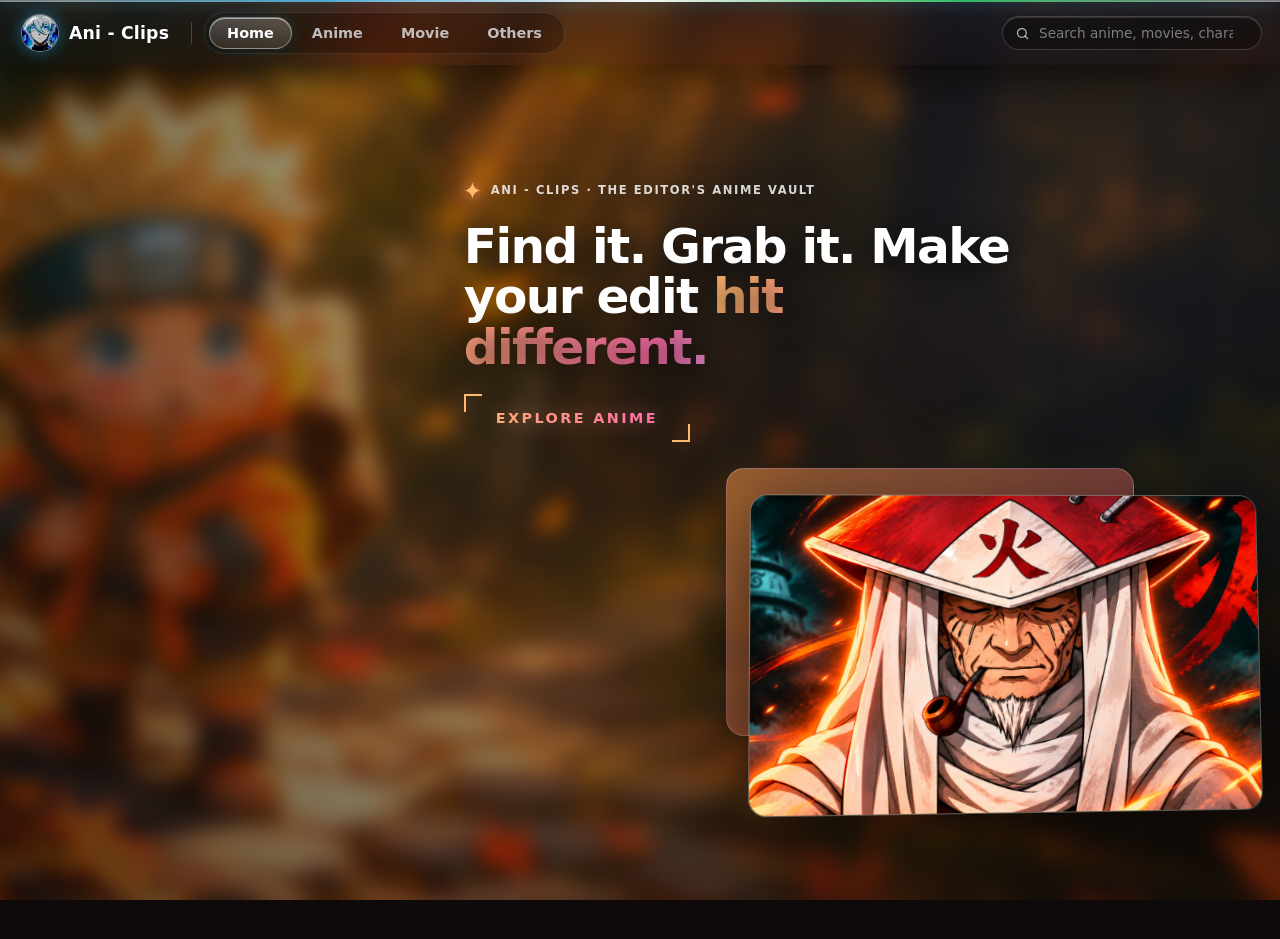
==== commit 6235b56f: "Add files via upload" ====
--- a/index.html
+++ b/index.html
@@ -96,14 +96,11 @@
               <div class="hero-stage" id="heroStage">
                 <div class="hero-offset"></div>
                 <div class="hero-frame" id="heroFrame"></div>
-                <div class="hero-float f1" id="hf1"></div>
-                <div class="hero-float f2" id="hf2"></div>
               </div>
               <div class="hero-text">
                 <p class="home-eyebrow"><svg class="spark" viewBox="0 0 24 24" aria-hidden="true"><path fill="currentColor" d="M12 0C12.8 7 17 11.2 24 12 17 12.8 12.8 17 12 24 11.2 17 7 12.8 0 12 7 11.2 11.2 7 12 0Z"/></svg>ANI - CLIPS · THE EDITOR'S ANIME VAULT</p>
-                <h1 class="home-title">Anime clips that <em>edit themselves</em> into your best work.</h1>
+                <h1 class="home-title">Find it. Grab it. Make your edit <em>hit different.</em></h1>
                 <button type="button" class="btn-bracket" data-go="Anime">Explore Anime</button>
-                <ol class="hero-dots" id="heroDots"></ol>
               </div>
             </div>
           </div>
--- a/style.css
+++ b/style.css
@@ -874,8 +874,8 @@
    ============================================================ */
 html.home-view .welcome-screen { display: block; height: auto; min-height: calc(100vh - 96px); min-height: calc(100dvh - 96px); }
 .home-grid { display: grid; grid-template-columns: minmax(0, 0.7fr) minmax(0, 1.3fr); gap: 16px; align-items: center; min-height: inherit; }
-.hero { position: relative; display: flex; align-items: center; min-height: clamp(430px, 66vh, 680px); }
-.hero-text { position: relative; z-index: 4; max-width: 58%; display: flex; flex-direction: column; align-items: flex-start; gap: clamp(14px, 2.4vh, 26px); text-shadow: 0 6px 30px rgba(0, 0, 0, 0.7); }
+.hero { position: relative; display: flex; flex-direction: column; align-items: stretch; justify-content: flex-start; gap: clamp(30px, 5vh, 48px); padding-top: clamp(6px, 2vh, 22px); }
+.hero-text { position: relative; z-index: 4; max-width: 72%; order: 1; display: flex; flex-direction: column; align-items: flex-start; gap: clamp(14px, 2.4vh, 26px); text-shadow: 0 6px 30px rgba(0, 0, 0, 0.7); }
 .hero-text > * { animation: homeUp 0.8s cubic-bezier(0.2, 0.8, 0.2, 1) both; }
 .hero-text > *:nth-child(2) { animation-delay: 0.1s; } .hero-text > *:nth-child(3) { animation-delay: 0.2s; } .hero-text > *:nth-child(4) { animation-delay: 0.3s; }
 @keyframes homeUp { from { opacity: 0; transform: translateY(18px); } to { opacity: 1; transform: none; } }
@@ -883,7 +883,7 @@
 .spark { width: 17px; height: 17px; flex: none; color: #ffb86c; filter: drop-shadow(0 0 6px #ff9d4d) drop-shadow(0 0 14px rgba(255, 111, 168, 0.7)); animation: sparkSpin 7s linear infinite, sparkGlow 2.4s ease-in-out infinite alternate; }
 @keyframes sparkSpin { 0% { transform: rotate(0) scale(0.9); } 50% { transform: rotate(180deg) scale(1.18); } 100% { transform: rotate(360deg) scale(0.9); } }
 @keyframes sparkGlow { from { opacity: 0.75; } to { opacity: 1; } }
-.home-title { font-size: clamp(2.2rem, 4.4vw, 4.5rem); line-height: 1.02; font-weight: 850; letter-spacing: -1.6px; }
+.home-title { font-size: clamp(2rem, 3.8vw, 4rem); line-height: 1.04; font-weight: 850; letter-spacing: -1.6px; }
 .home-title em { font-style: normal; background: linear-gradient(100deg, #ffb86c, #ff6fa8, #38bdf8, #ffb86c); background-size: 250% 100%; -webkit-background-clip: text; background-clip: text; color: transparent; animation: sheen 9s linear infinite; }
 @keyframes sheen { to { background-position: 250% 0; } }
 .btn-bracket {
@@ -898,8 +898,8 @@
 .hero-dots li { cursor: pointer; padding-bottom: 6px; border-bottom: 2px solid transparent; transition: color 0.3s, border-color 0.3s; }
 .hero-dots li.on { color: #fff; border-color: #ffb86c; }
 
-.hero-stage { position: absolute; right: 0; top: 50%; width: 60%; aspect-ratio: 16 / 10; translate: 0 -50%; z-index: 1; }
-.hero-offset { position: absolute; left: -7%; top: -9%; width: 78%; height: 82%; border-radius: 18px; background: linear-gradient(135deg, rgba(255, 157, 77, 0.5), rgba(255, 79, 139, 0.32)); border: 1px solid rgba(255, 255, 255, 0.22); }
+.hero-stage { position: relative; order: 2; margin-left: auto; width: clamp(320px, calc((100vh - 500px) * 1.6), 64%); aspect-ratio: 16 / 10; z-index: 1; }
+.hero-offset { position: absolute; left: -5%; top: -6%; width: 80%; height: 84%; border-radius: 18px; background: linear-gradient(135deg, rgba(255, 157, 77, 0.5), rgba(255, 79, 139, 0.32)); border: 1px solid rgba(255, 255, 255, 0.22); }
 .hero-frame, .hero-float { transform: translate(var(--tx, 0), var(--ty, 0)) perspective(800px) rotateX(var(--rx, 0deg)) rotateY(var(--ry, 0deg)) rotateZ(var(--rz, 0deg)); transition: transform 3.8s ease-in-out; }
 .hero-frame { position: absolute; inset: 0; border-radius: 18px; overflow: hidden; border: 1px solid rgba(255, 255, 255, 0.32); box-shadow: 0 30px 80px rgba(0, 0, 0, 0.6); background: rgba(0, 0, 0, 0.4); }
 .hero-frame img { position: absolute; inset: 0; width: 100%; height: 100%; object-fit: cover; opacity: 0; transform: scale(1.06); transition: opacity 1.2s ease, transform 8s linear; }
@@ -909,8 +909,8 @@
 @media (max-width: 900px) {
   .home-grid { grid-template-columns: 1fr; } .home-left { display: none; }
   html.home-view .welcome-screen { min-height: 0; }
-  .hero { flex-direction: column-reverse; align-items: stretch; gap: 26px; min-height: 0; }
-  .hero-stage { position: relative; width: 94%; top: auto; translate: none; margin: 10px auto 18px; } .hero-text { max-width: 100%; }
+  .hero { gap: 26px; }
+  .hero-stage { width: 94%; margin: 10px auto 18px; } .hero-text { max-width: 100%; }
 }
 
 /* ============================================================
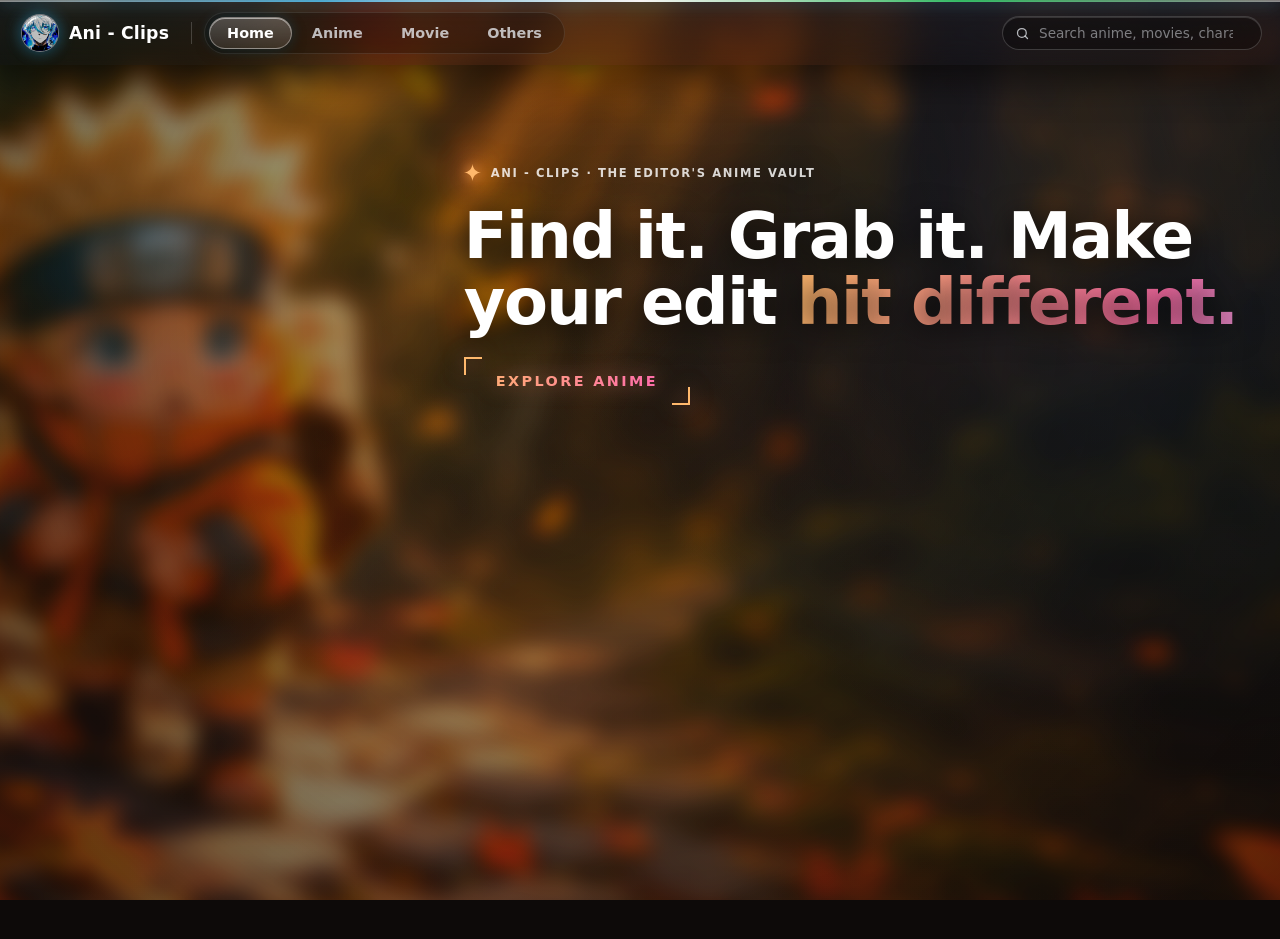
==== commit 129de399: "Add files via upload" ====
--- a/index.html
+++ b/index.html
@@ -93,10 +93,6 @@
           <div class="home-grid">
             <div class="home-left" aria-hidden="true"></div>
             <div class="hero">
-              <div class="hero-stage" id="heroStage">
-                <div class="hero-offset"></div>
-                <div class="hero-frame" id="heroFrame"></div>
-              </div>
               <div class="hero-text">
                 <p class="home-eyebrow"><svg class="spark" viewBox="0 0 24 24" aria-hidden="true"><path fill="currentColor" d="M12 0C12.8 7 17 11.2 24 12 17 12.8 12.8 17 12 24 11.2 17 7 12.8 0 12 7 11.2 11.2 7 12 0Z"/></svg>ANI - CLIPS · THE EDITOR'S ANIME VAULT</p>
                 <h1 class="home-title">Find it. Grab it. Make your edit <em>hit different.</em></h1>
--- a/style.css
+++ b/style.css
@@ -873,9 +873,9 @@
    HOME — hero (framed showcase, floating cards)
    ============================================================ */
 html.home-view .welcome-screen { display: block; height: auto; min-height: calc(100vh - 96px); min-height: calc(100dvh - 96px); }
-.home-grid { display: grid; grid-template-columns: minmax(0, 0.7fr) minmax(0, 1.3fr); gap: 16px; align-items: center; min-height: inherit; }
-.hero { position: relative; display: flex; flex-direction: column; align-items: stretch; justify-content: flex-start; gap: clamp(30px, 5vh, 48px); padding-top: clamp(6px, 2vh, 22px); }
-.hero-text { position: relative; z-index: 4; max-width: 72%; order: 1; display: flex; flex-direction: column; align-items: flex-start; gap: clamp(14px, 2.4vh, 26px); text-shadow: 0 6px 30px rgba(0, 0, 0, 0.7); }
+.home-grid { display: grid; grid-template-columns: minmax(0, 0.7fr) minmax(0, 1.3fr); gap: 16px; align-items: start; min-height: inherit; }
+.hero { position: relative; display: flex; flex-direction: column; align-items: stretch; justify-content: flex-start; gap: clamp(30px, 5vh, 48px); padding-top: clamp(36px, 9vh, 110px); }
+.hero-text { position: relative; z-index: 4; max-width: 100%; order: 1; display: flex; flex-direction: column; align-items: flex-start; gap: clamp(14px, 2.4vh, 26px); text-shadow: 0 6px 30px rgba(0, 0, 0, 0.7); }
 .hero-text > * { animation: homeUp 0.8s cubic-bezier(0.2, 0.8, 0.2, 1) both; }
 .hero-text > *:nth-child(2) { animation-delay: 0.1s; } .hero-text > *:nth-child(3) { animation-delay: 0.2s; } .hero-text > *:nth-child(4) { animation-delay: 0.3s; }
 @keyframes homeUp { from { opacity: 0; transform: translateY(18px); } to { opacity: 1; transform: none; } }
@@ -883,7 +883,7 @@
 .spark { width: 17px; height: 17px; flex: none; color: #ffb86c; filter: drop-shadow(0 0 6px #ff9d4d) drop-shadow(0 0 14px rgba(255, 111, 168, 0.7)); animation: sparkSpin 7s linear infinite, sparkGlow 2.4s ease-in-out infinite alternate; }
 @keyframes sparkSpin { 0% { transform: rotate(0) scale(0.9); } 50% { transform: rotate(180deg) scale(1.18); } 100% { transform: rotate(360deg) scale(0.9); } }
 @keyframes sparkGlow { from { opacity: 0.75; } to { opacity: 1; } }
-.home-title { font-size: clamp(2rem, 3.8vw, 4rem); line-height: 1.04; font-weight: 850; letter-spacing: -1.6px; }
+.home-title { font-size: clamp(2.2rem, 5vw, 5.2rem); line-height: 1.04; font-weight: 850; letter-spacing: -1.6px; }
 .home-title em { font-style: normal; background: linear-gradient(100deg, #ffb86c, #ff6fa8, #38bdf8, #ffb86c); background-size: 250% 100%; -webkit-background-clip: text; background-clip: text; color: transparent; animation: sheen 9s linear infinite; }
 @keyframes sheen { to { background-position: 250% 0; } }
 .btn-bracket {
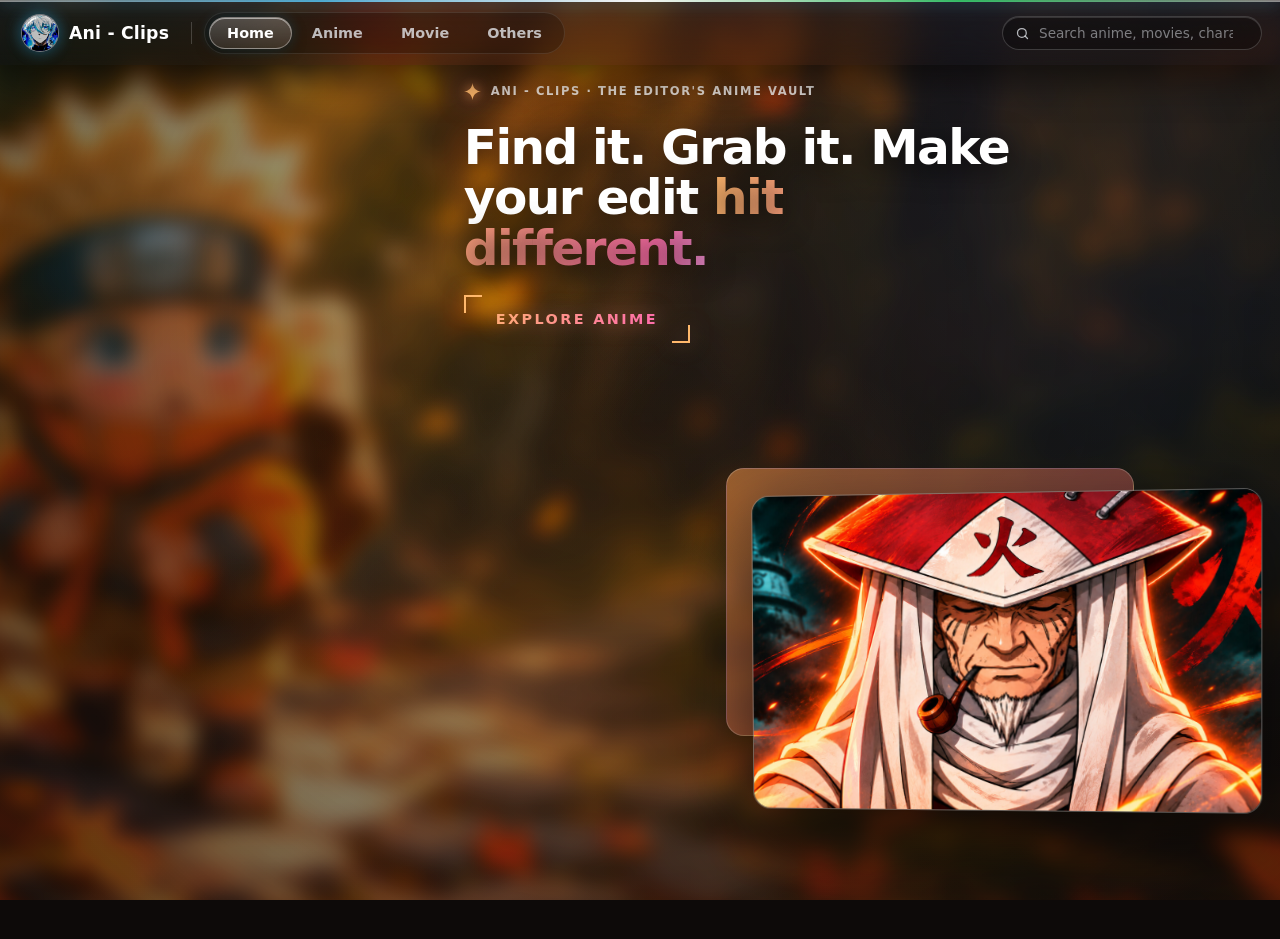
==== commit cffcfdf4: "Add files via upload" ====
--- a/index.html
+++ b/index.html
@@ -93,6 +93,10 @@
           <div class="home-grid">
             <div class="home-left" aria-hidden="true"></div>
             <div class="hero">
+              <div class="hero-stage" id="heroStage">
+                <div class="hero-offset"></div>
+                <div class="hero-frame" id="heroFrame"></div>
+              </div>
               <div class="hero-text">
                 <p class="home-eyebrow"><svg class="spark" viewBox="0 0 24 24" aria-hidden="true"><path fill="currentColor" d="M12 0C12.8 7 17 11.2 24 12 17 12.8 12.8 17 12 24 11.2 17 7 12.8 0 12 7 11.2 11.2 7 12 0Z"/></svg>ANI - CLIPS · THE EDITOR'S ANIME VAULT</p>
                 <h1 class="home-title">Find it. Grab it. Make your edit <em>hit different.</em></h1>
--- a/style.css
+++ b/style.css
@@ -873,9 +873,9 @@
    HOME — hero (framed showcase, floating cards)
    ============================================================ */
 html.home-view .welcome-screen { display: block; height: auto; min-height: calc(100vh - 96px); min-height: calc(100dvh - 96px); }
-.home-grid { display: grid; grid-template-columns: minmax(0, 0.7fr) minmax(0, 1.3fr); gap: 16px; align-items: start; min-height: inherit; }
-.hero { position: relative; display: flex; flex-direction: column; align-items: stretch; justify-content: flex-start; gap: clamp(30px, 5vh, 48px); padding-top: clamp(36px, 9vh, 110px); }
-.hero-text { position: relative; z-index: 4; max-width: 100%; order: 1; display: flex; flex-direction: column; align-items: flex-start; gap: clamp(14px, 2.4vh, 26px); text-shadow: 0 6px 30px rgba(0, 0, 0, 0.7); }
+.home-grid { display: grid; grid-template-columns: minmax(0, 0.7fr) minmax(0, 1.3fr); gap: 16px; align-items: center; min-height: inherit; }
+.hero { position: relative; display: flex; flex-direction: column; align-items: stretch; justify-content: flex-start; gap: clamp(30px, 5vh, 48px); padding-top: clamp(6px, 2vh, 22px); }
+.hero-text { position: relative; z-index: 4; max-width: 72%; order: 1; top: calc(-1 * clamp(40px, 11vh, 120px)); display: flex; flex-direction: column; align-items: flex-start; gap: clamp(14px, 2.4vh, 26px); text-shadow: 0 6px 30px rgba(0, 0, 0, 0.7); }
 .hero-text > * { animation: homeUp 0.8s cubic-bezier(0.2, 0.8, 0.2, 1) both; }
 .hero-text > *:nth-child(2) { animation-delay: 0.1s; } .hero-text > *:nth-child(3) { animation-delay: 0.2s; } .hero-text > *:nth-child(4) { animation-delay: 0.3s; }
 @keyframes homeUp { from { opacity: 0; transform: translateY(18px); } to { opacity: 1; transform: none; } }
@@ -883,7 +883,7 @@
 .spark { width: 17px; height: 17px; flex: none; color: #ffb86c; filter: drop-shadow(0 0 6px #ff9d4d) drop-shadow(0 0 14px rgba(255, 111, 168, 0.7)); animation: sparkSpin 7s linear infinite, sparkGlow 2.4s ease-in-out infinite alternate; }
 @keyframes sparkSpin { 0% { transform: rotate(0) scale(0.9); } 50% { transform: rotate(180deg) scale(1.18); } 100% { transform: rotate(360deg) scale(0.9); } }
 @keyframes sparkGlow { from { opacity: 0.75; } to { opacity: 1; } }
-.home-title { font-size: clamp(2.2rem, 5vw, 5.2rem); line-height: 1.04; font-weight: 850; letter-spacing: -1.6px; }
+.home-title { font-size: clamp(2rem, 3.8vw, 4rem); line-height: 1.04; font-weight: 850; letter-spacing: -1.6px; }
 .home-title em { font-style: normal; background: linear-gradient(100deg, #ffb86c, #ff6fa8, #38bdf8, #ffb86c); background-size: 250% 100%; -webkit-background-clip: text; background-clip: text; color: transparent; animation: sheen 9s linear infinite; }
 @keyframes sheen { to { background-position: 250% 0; } }
 .btn-bracket {
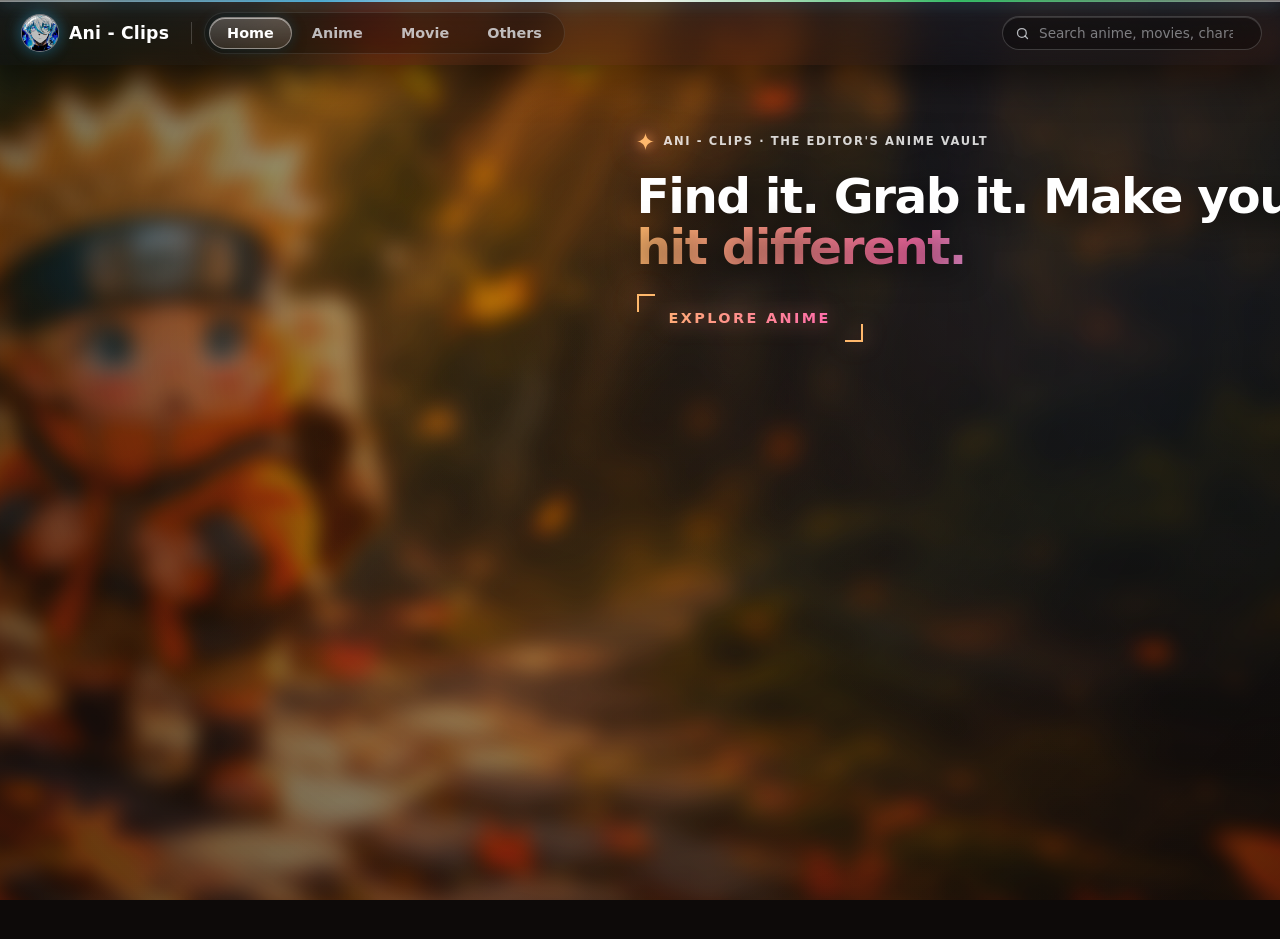
==== commit c68108e1: "Add files via upload" ====
--- a/index.html
+++ b/index.html
@@ -93,10 +93,6 @@
           <div class="home-grid">
             <div class="home-left" aria-hidden="true"></div>
             <div class="hero">
-              <div class="hero-stage" id="heroStage">
-                <div class="hero-offset"></div>
-                <div class="hero-frame" id="heroFrame"></div>
-              </div>
               <div class="hero-text">
                 <p class="home-eyebrow"><svg class="spark" viewBox="0 0 24 24" aria-hidden="true"><path fill="currentColor" d="M12 0C12.8 7 17 11.2 24 12 17 12.8 12.8 17 12 24 11.2 17 7 12.8 0 12 7 11.2 11.2 7 12 0Z"/></svg>ANI - CLIPS · THE EDITOR'S ANIME VAULT</p>
                 <h1 class="home-title">Find it. Grab it. Make your edit <em>hit different.</em></h1>
--- a/style.css
+++ b/style.css
@@ -873,9 +873,9 @@
    HOME — hero (framed showcase, floating cards)
    ============================================================ */
 html.home-view .welcome-screen { display: block; height: auto; min-height: calc(100vh - 96px); min-height: calc(100dvh - 96px); }
-.home-grid { display: grid; grid-template-columns: minmax(0, 0.7fr) minmax(0, 1.3fr); gap: 16px; align-items: center; min-height: inherit; }
-.hero { position: relative; display: flex; flex-direction: column; align-items: stretch; justify-content: flex-start; gap: clamp(30px, 5vh, 48px); padding-top: clamp(6px, 2vh, 22px); }
-.hero-text { position: relative; z-index: 4; max-width: 72%; order: 1; top: calc(-1 * clamp(40px, 11vh, 120px)); display: flex; flex-direction: column; align-items: flex-start; gap: clamp(14px, 2.4vh, 26px); text-shadow: 0 6px 30px rgba(0, 0, 0, 0.7); }
+.home-grid { display: grid; grid-template-columns: minmax(0, 0.7fr) minmax(0, 1.3fr); gap: 16px; align-items: start; min-height: inherit; }
+.hero { position: relative; display: flex; flex-direction: column; align-items: stretch; justify-content: flex-start; gap: clamp(30px, 5vh, 48px); padding-top: clamp(30px, 5.5vh, 70px); }
+.hero-text { position: relative; z-index: 4; max-width: 100%; order: 1; left: 13.5vw; display: flex; flex-direction: column; align-items: flex-start; gap: clamp(14px, 2.4vh, 26px); text-shadow: 0 6px 30px rgba(0, 0, 0, 0.7); }
 .hero-text > * { animation: homeUp 0.8s cubic-bezier(0.2, 0.8, 0.2, 1) both; }
 .hero-text > *:nth-child(2) { animation-delay: 0.1s; } .hero-text > *:nth-child(3) { animation-delay: 0.2s; } .hero-text > *:nth-child(4) { animation-delay: 0.3s; }
 @keyframes homeUp { from { opacity: 0; transform: translateY(18px); } to { opacity: 1; transform: none; } }
@@ -909,7 +909,7 @@
 @media (max-width: 900px) {
   .home-grid { grid-template-columns: 1fr; } .home-left { display: none; }
   html.home-view .welcome-screen { min-height: 0; }
-  .hero { gap: 26px; }
+  .hero { gap: 26px; } .hero-text { left: 0; }
   .hero-stage { width: 94%; margin: 10px auto 18px; } .hero-text { max-width: 100%; }
 }
 
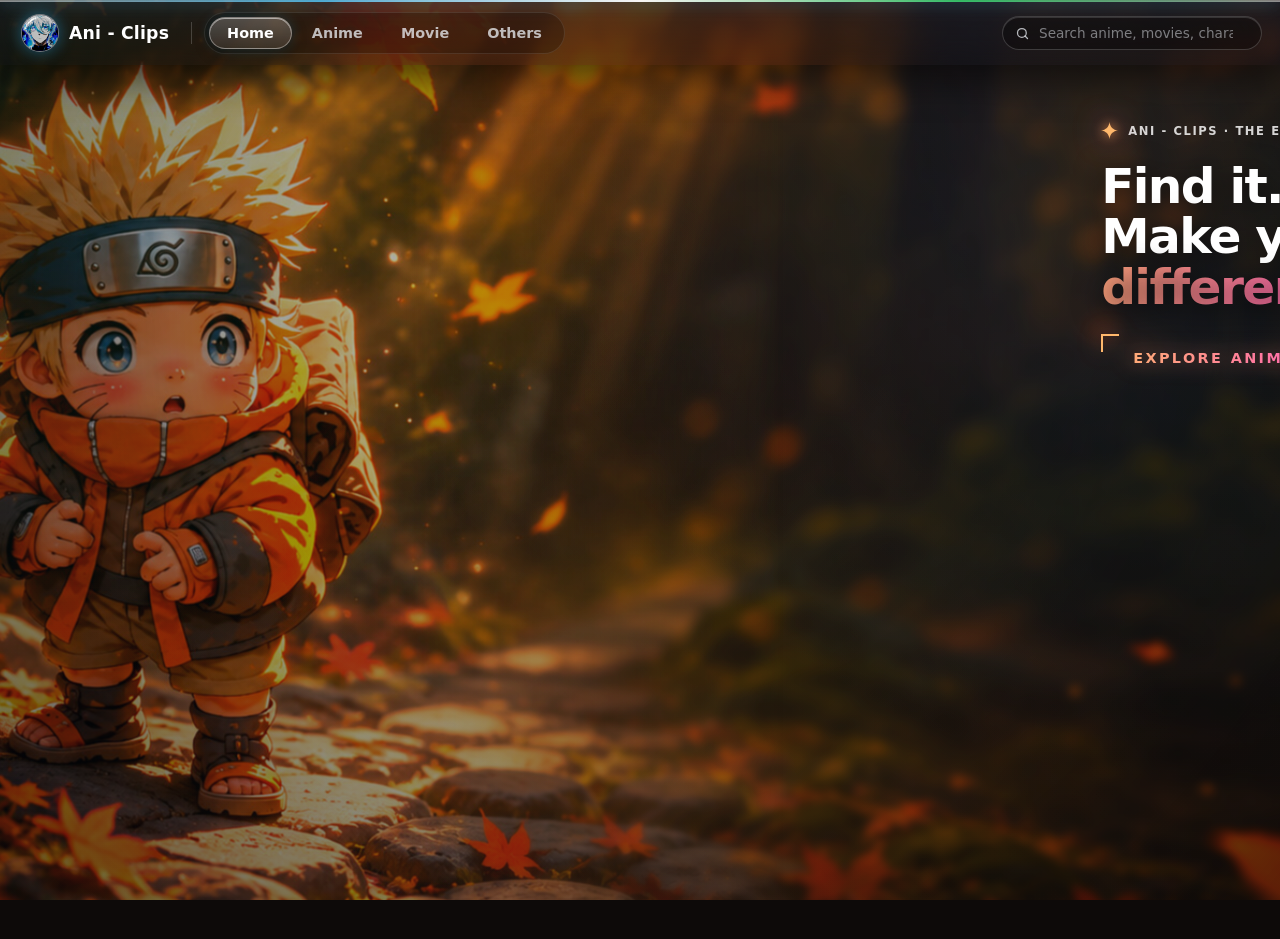
==== commit ec1d68e1: "Add files via upload" ====
--- a/index.html
+++ b/index.html
@@ -50,6 +50,7 @@
   <!-- Glossy Blurred Wallpaper Background (images/bg.jpg) with Slow Breathing Motion -->
   <div class="bg" aria-hidden="true">
     <div class="bg-image"></div>
+    <div class="bg-image bg-sharp"></div>
     <div class="bg-glow"></div>
     <div class="bg-vignette"></div>
   </div>
--- a/style.css
+++ b/style.css
@@ -874,8 +874,8 @@
    ============================================================ */
 html.home-view .welcome-screen { display: block; height: auto; min-height: calc(100vh - 96px); min-height: calc(100dvh - 96px); }
 .home-grid { display: grid; grid-template-columns: minmax(0, 0.7fr) minmax(0, 1.3fr); gap: 16px; align-items: start; min-height: inherit; }
-.hero { position: relative; display: flex; flex-direction: column; align-items: stretch; justify-content: flex-start; gap: clamp(30px, 5vh, 48px); padding-top: clamp(30px, 5.5vh, 70px); }
-.hero-text { position: relative; z-index: 4; max-width: 100%; order: 1; left: 13.5vw; display: flex; flex-direction: column; align-items: flex-start; gap: clamp(14px, 2.4vh, 26px); text-shadow: 0 6px 30px rgba(0, 0, 0, 0.7); }
+.hero { position: relative; display: flex; flex-direction: column; align-items: stretch; justify-content: flex-start; gap: clamp(30px, 5vh, 48px); padding-top: clamp(50px, 8.3vh, 110px); }
+.hero-text { position: absolute; z-index: 4; left: calc(51.2vw - 18px); top: calc(8vh - 33px); width: 41vw; display: flex; flex-direction: column; align-items: flex-start; gap: clamp(14px, 2.4vh, 26px); text-shadow: 0 6px 30px rgba(0, 0, 0, 0.7); }
 .hero-text > * { animation: homeUp 0.8s cubic-bezier(0.2, 0.8, 0.2, 1) both; }
 .hero-text > *:nth-child(2) { animation-delay: 0.1s; } .hero-text > *:nth-child(3) { animation-delay: 0.2s; } .hero-text > *:nth-child(4) { animation-delay: 0.3s; }
 @keyframes homeUp { from { opacity: 0; transform: translateY(18px); } to { opacity: 1; transform: none; } }
@@ -909,7 +909,7 @@
 @media (max-width: 900px) {
   .home-grid { grid-template-columns: 1fr; } .home-left { display: none; }
   html.home-view .welcome-screen { min-height: 0; }
-  .hero { gap: 26px; } .hero-text { left: 0; }
+  .hero { gap: 26px; } .hero-text { position: relative; left: 0; top: 0; width: auto; max-width: 100%; }
   .hero-stage { width: 94%; margin: 10px auto 18px; } .hero-text { max-width: 100%; }
 }
 
@@ -922,3 +922,11 @@
 }
 .spot-title { background: linear-gradient(100deg, #fff 25%, #ffc88a 45%, #ff9cc4 55%, #fff 75%); background-size: 220% 100%; -webkit-background-clip: text; background-clip: text; color: transparent; text-shadow: none; animation: sheen 10s linear infinite; }
 @media (prefers-reduced-motion: reduce) { .spark, .btn-bracket, .home-title em, .spot-title, .hero-text > * { animation: none !important; } .hero-frame, .hero-float { transition: none; } }
+
+/* Home background: Naruto sharp on the left, softly blurred on the right */
+html.home-view .welcome-screen { position: relative; }
+.bg-image { transition: filter 0.6s ease; }
+html.home-view .bg-image { filter: blur(4px) saturate(1.25) brightness(0.84); }
+.bg-sharp { opacity: 0; filter: saturate(1.25) brightness(0.92); transition: opacity 0.6s ease; -webkit-mask-image: linear-gradient(90deg, #000 0%, #000 34%, transparent 60%); mask-image: linear-gradient(90deg, #000 0%, #000 34%, transparent 60%); }
+html.home-view .bg-sharp { opacity: 1; filter: saturate(1.25) brightness(0.92); }
+@media (max-width: 900px) { .bg-sharp { -webkit-mask-image: none; mask-image: none; } }
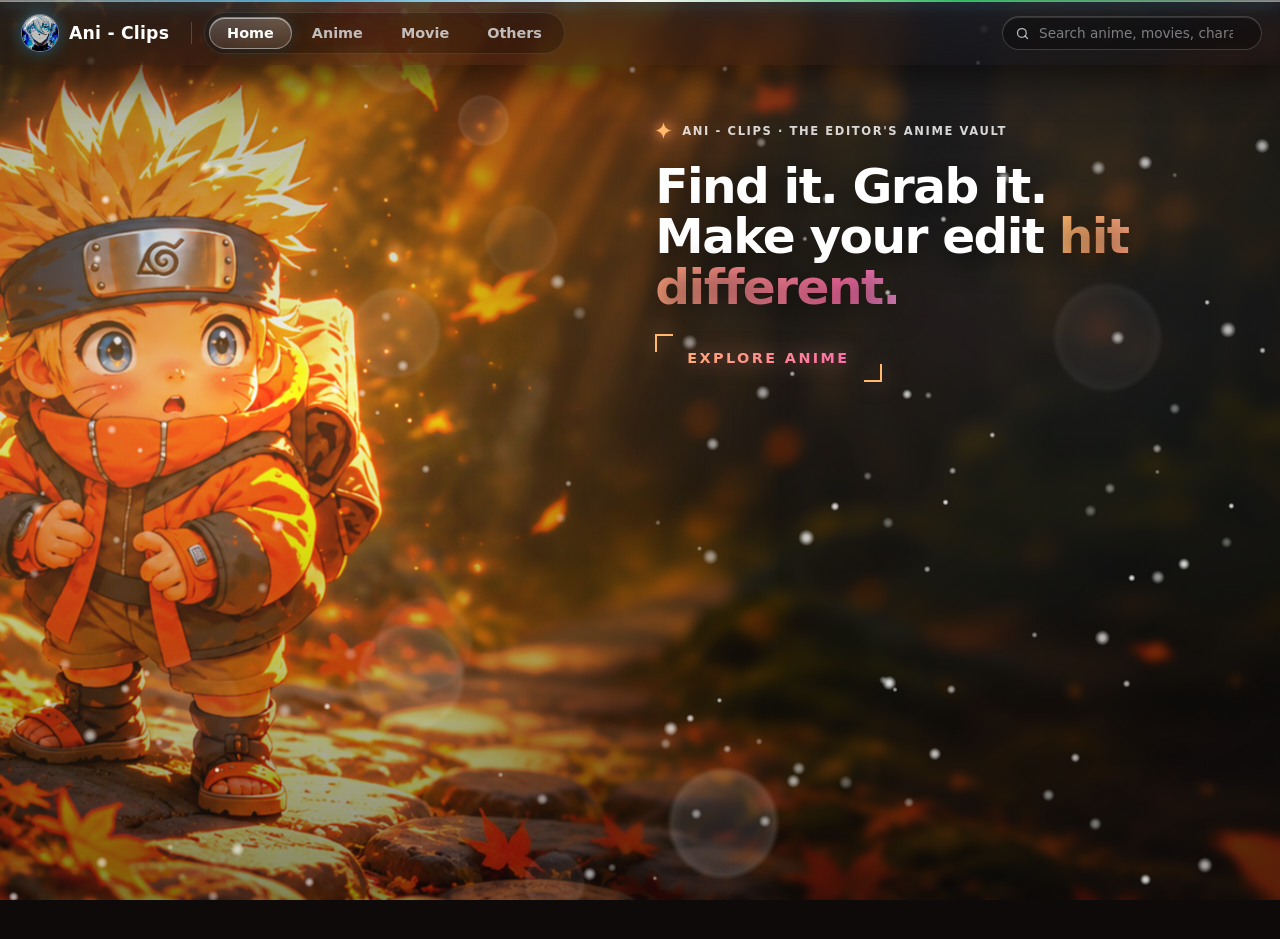
==== commit ce8021e4: "Add files via upload" ====
--- a/index.html
+++ b/index.html
@@ -54,6 +54,7 @@
     <div class="bg-glow"></div>
     <div class="bg-vignette"></div>
   </div>
+  <canvas id="snow" aria-hidden="true"></canvas>
 
   <!-- Full-Width Edge-to-Edge Glass Navbar (Top Glow Line Only, Bottom Drop Shadow Only) -->
   <header class="navbar">
--- a/style.css
+++ b/style.css
@@ -874,7 +874,7 @@
    ============================================================ */
 html.home-view .welcome-screen { display: block; height: auto; min-height: calc(100vh - 96px); min-height: calc(100dvh - 96px); }
 .home-grid { display: grid; grid-template-columns: minmax(0, 0.7fr) minmax(0, 1.3fr); gap: 16px; align-items: start; min-height: inherit; }
-.hero { position: relative; display: flex; flex-direction: column; align-items: stretch; justify-content: flex-start; gap: clamp(30px, 5vh, 48px); padding-top: clamp(50px, 8.3vh, 110px); }
+.hero { position: static; display: flex; flex-direction: column; align-items: stretch; justify-content: flex-start; gap: clamp(30px, 5vh, 48px); padding-top: clamp(50px, 8.3vh, 110px); }
 .hero-text { position: absolute; z-index: 4; left: calc(51.2vw - 18px); top: calc(8vh - 33px); width: 41vw; display: flex; flex-direction: column; align-items: flex-start; gap: clamp(14px, 2.4vh, 26px); text-shadow: 0 6px 30px rgba(0, 0, 0, 0.7); }
 .hero-text > * { animation: homeUp 0.8s cubic-bezier(0.2, 0.8, 0.2, 1) both; }
 .hero-text > *:nth-child(2) { animation-delay: 0.1s; } .hero-text > *:nth-child(3) { animation-delay: 0.2s; } .hero-text > *:nth-child(4) { animation-delay: 0.3s; }
@@ -928,5 +928,15 @@
 .bg-image { transition: filter 0.6s ease; }
 html.home-view .bg-image { filter: blur(4px) saturate(1.25) brightness(0.84); }
 .bg-sharp { opacity: 0; filter: saturate(1.25) brightness(0.92); transition: opacity 0.6s ease; -webkit-mask-image: linear-gradient(90deg, #000 0%, #000 34%, transparent 60%); mask-image: linear-gradient(90deg, #000 0%, #000 34%, transparent 60%); }
-html.home-view .bg-sharp { opacity: 1; filter: saturate(1.25) brightness(0.92); }
+html.home-view .bg-sharp { opacity: 1; filter: saturate(1.45) brightness(1.12) contrast(1.06); }
 @media (max-width: 900px) { .bg-sharp { -webkit-mask-image: none; mask-image: none; } }
+
+/* Home: warm glow behind Naruto, darker right side for the text */
+html.home-view .bg-glow { background: radial-gradient(circle at 18% 44%, rgba(255, 170, 80, 0.34), transparent 46%), radial-gradient(circle at 12% 18%, rgba(255, 214, 140, 0.16), transparent 34%), radial-gradient(circle at 80% 8%, rgba(200, 210, 255, 0.2), transparent 44%); }
+html.home-view .bg-vignette { background: radial-gradient(ellipse at 22% 45%, rgba(10, 12, 16, 0) 0%, rgba(6, 8, 12, 0.6) 85%); }
+@media (max-width: 900px) { .hero { position: relative; } }
+
+/* Home: soft bokeh snow */
+#snow { position: fixed; inset: 0; width: 100%; height: 100%; pointer-events: none; z-index: 1; opacity: 0; transition: opacity 0.9s ease; }
+html.home-view #snow { opacity: 1; }
+@media (prefers-reduced-motion: reduce) { #snow { display: none; } }
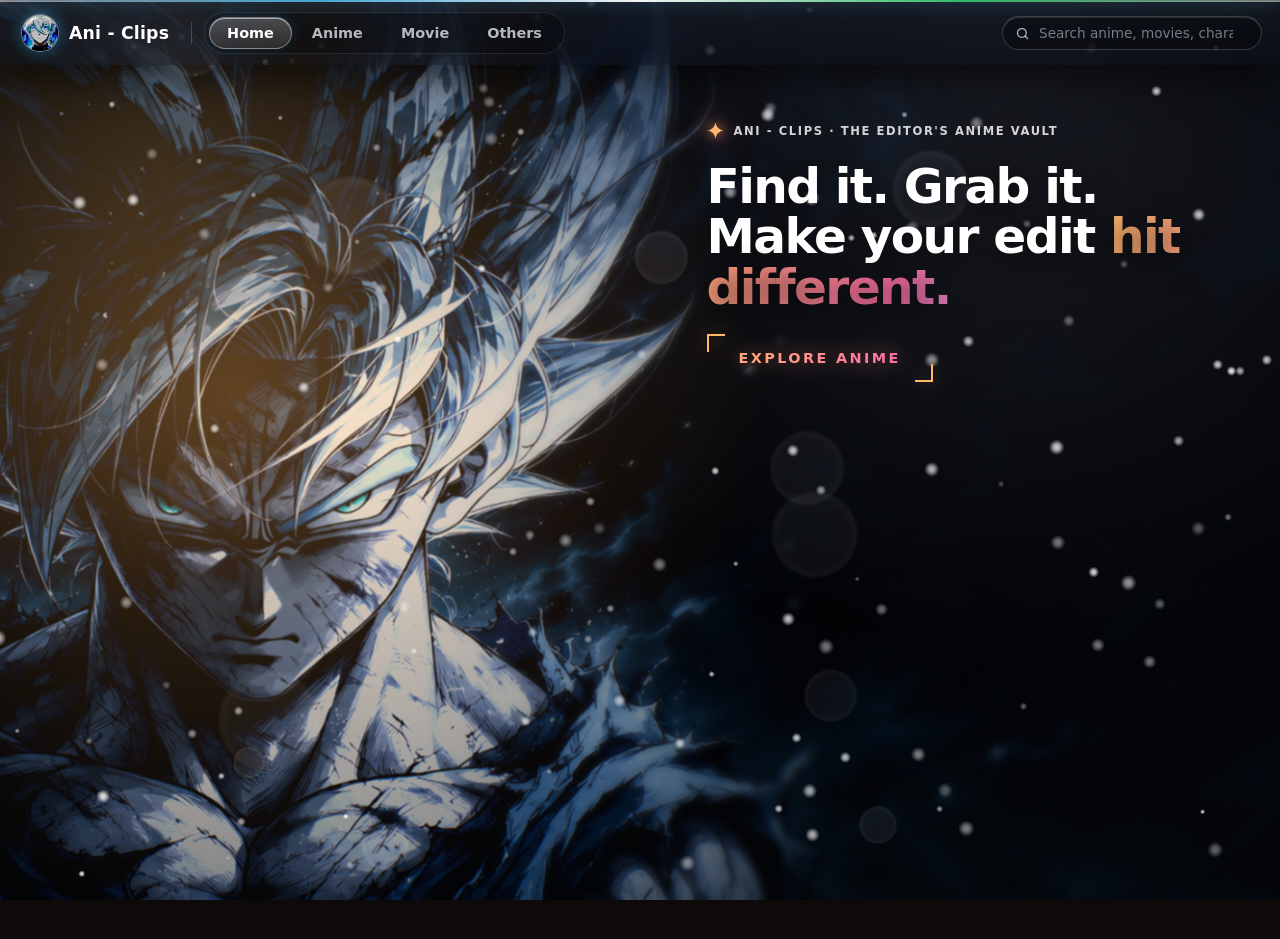
==== commit c3b30914: "Add files via upload" ====
--- a/index.html
+++ b/index.html
@@ -51,8 +51,12 @@
   <div class="bg" aria-hidden="true">
     <div class="bg-image"></div>
     <div class="bg-image bg-sharp"></div>
+    <div class="bg-image bg-page" id="bgA"></div>
+    <div class="bg-image bg-page" id="bgB"></div>
     <div class="bg-glow"></div>
     <div class="bg-vignette"></div>
+    <div class="bg-glow-home"></div>
+    <div class="bg-vignette-home"></div>
   </div>
   <canvas id="snow" aria-hidden="true"></canvas>
 
--- a/style.css
+++ b/style.css
@@ -260,10 +260,11 @@
 .stage-body {
   opacity: 1;
   transform: translateY(0);
-  transition: opacity 0.25s cubic-bezier(0.4, 0, 0.2, 1), transform 0.25s cubic-bezier(0.4, 0, 0.2, 1);
+  transition: opacity 0.5s cubic-bezier(0.2, 0.7, 0.2, 1), transform 0.5s cubic-bezier(0.2, 0.7, 0.2, 1);
   will-change: opacity, transform;
 }
 .stage-body.fading-out {
+  transition: opacity 0.3s ease, transform 0.3s ease;
   opacity: 0;
   transform: translateY(16px);
   pointer-events: none;
@@ -875,7 +876,7 @@
 html.home-view .welcome-screen { display: block; height: auto; min-height: calc(100vh - 96px); min-height: calc(100dvh - 96px); }
 .home-grid { display: grid; grid-template-columns: minmax(0, 0.7fr) minmax(0, 1.3fr); gap: 16px; align-items: start; min-height: inherit; }
 .hero { position: static; display: flex; flex-direction: column; align-items: stretch; justify-content: flex-start; gap: clamp(30px, 5vh, 48px); padding-top: clamp(50px, 8.3vh, 110px); }
-.hero-text { position: absolute; z-index: 4; left: calc(51.2vw - 18px); top: calc(8vh - 33px); width: 41vw; display: flex; flex-direction: column; align-items: flex-start; gap: clamp(14px, 2.4vh, 26px); text-shadow: 0 6px 30px rgba(0, 0, 0, 0.7); }
+.hero-text { position: absolute; z-index: 4; left: calc(55.2vw - 18px); top: calc(8vh - 33px); width: 41vw; display: flex; flex-direction: column; align-items: flex-start; gap: clamp(14px, 2.4vh, 26px); text-shadow: 0 6px 30px rgba(0, 0, 0, 0.7); }
 .hero-text > * { animation: homeUp 0.8s cubic-bezier(0.2, 0.8, 0.2, 1) both; }
 .hero-text > *:nth-child(2) { animation-delay: 0.1s; } .hero-text > *:nth-child(3) { animation-delay: 0.2s; } .hero-text > *:nth-child(4) { animation-delay: 0.3s; }
 @keyframes homeUp { from { opacity: 0; transform: translateY(18px); } to { opacity: 1; transform: none; } }
@@ -925,18 +926,65 @@
 
 /* Home background: Naruto sharp on the left, softly blurred on the right */
 html.home-view .welcome-screen { position: relative; }
-.bg-image { transition: filter 0.6s ease; }
+.bg-image { transition: filter 0.8s ease; }
 html.home-view .bg-image { filter: blur(4px) saturate(1.25) brightness(0.84); }
-.bg-sharp { opacity: 0; filter: saturate(1.25) brightness(0.92); transition: opacity 0.6s ease; -webkit-mask-image: linear-gradient(90deg, #000 0%, #000 34%, transparent 60%); mask-image: linear-gradient(90deg, #000 0%, #000 34%, transparent 60%); }
+.bg-sharp { opacity: 0; filter: saturate(1.25) brightness(0.92); transition: opacity 0.8s ease; -webkit-mask-image: linear-gradient(90deg, #000 0%, #000 34%, transparent 60%); mask-image: linear-gradient(90deg, #000 0%, #000 34%, transparent 60%); }
 html.home-view .bg-sharp { opacity: 1; filter: saturate(1.45) brightness(1.12) contrast(1.06); }
 @media (max-width: 900px) { .bg-sharp { -webkit-mask-image: none; mask-image: none; } }
 
 /* Home: warm glow behind Naruto, darker right side for the text */
-html.home-view .bg-glow { background: radial-gradient(circle at 18% 44%, rgba(255, 170, 80, 0.34), transparent 46%), radial-gradient(circle at 12% 18%, rgba(255, 214, 140, 0.16), transparent 34%), radial-gradient(circle at 80% 8%, rgba(200, 210, 255, 0.2), transparent 44%); }
-html.home-view .bg-vignette { background: radial-gradient(ellipse at 22% 45%, rgba(10, 12, 16, 0) 0%, rgba(6, 8, 12, 0.6) 85%); }
 @media (max-width: 900px) { .hero { position: relative; } }
 
 /* Home: soft bokeh snow */
 #snow { position: fixed; inset: 0; width: 100%; height: 100%; pointer-events: none; z-index: 1; opacity: 0; transition: opacity 0.9s ease; }
 html.home-view #snow { opacity: 1; }
 @media (prefers-reduced-motion: reduce) { #snow { display: none; } }
+
+/* ============================================================
+   GALLERY STYLE (Anime / Movie / Others) — warm maroon, chips, tall cards
+   Scoped so the Home page is untouched.
+   ============================================================ */
+
+/* header: flat, no glass box */
+html:not(.home-view) .spotlight-card { background: none; border: 0; box-shadow: none; backdrop-filter: none; -webkit-backdrop-filter: none; padding: 6px 4px 0; grid-template-columns: 96px 1fr; gap: 18px; margin-bottom: 14px; }
+html:not(.home-view) .spot-art { width: 96px; max-width: 96px; aspect-ratio: 1; border-radius: 22px; }
+html:not(.home-view) .spot-title { font-size: clamp(1.8rem, 3.2vw, 2.8rem); }
+html:not(.home-view) .spot-tags { display: none; }
+
+/* chips */
+html:not(.home-view) .sub-tabs, html:not(.home-view) .sort-tabs { background: rgba(255, 255, 255, 0.05); border: 1px solid rgba(255, 255, 255, 0.09); box-shadow: none; }
+html:not(.home-view) .sub-tab, html:not(.home-view) .sort-tab, html:not(.home-view) .alpha-btn { border-radius: 999px; font-weight: 650; }
+html:not(.home-view) .sub-slider, html:not(.home-view) .sort-slider, html:not(.home-view) .alpha-slider { background: rgba(255, 255, 255, 0.14); border: 1px solid rgba(255, 255, 255, 0.2); box-shadow: none; }
+html:not(.home-view) .sub-tab.active, html:not(.home-view) .sort-tab.active, html:not(.home-view) .alpha-btn.active { color: #ffd45e; }
+html:not(.home-view) .sec-title { font-size: 1.5rem; font-weight: 800; letter-spacing: -0.3px; }
+
+/* tall dark cards with the info on the bottom edge */
+html:not(.home-view) .card, html:not(.home-view) .collection-card, html:not(.home-view) .poster-frame {
+  background: linear-gradient(180deg, rgba(255, 255, 255, 0.11), rgba(255, 255, 255, 0.04)); border: 1px solid rgba(255, 255, 255, 0.2); border-radius: 26px;
+  backdrop-filter: blur(14px) saturate(1.3); -webkit-backdrop-filter: blur(14px) saturate(1.3); box-shadow: 0 14px 40px rgba(0, 0, 0, 0.32), inset 0 1px 0 rgba(255, 255, 255, 0.35);
+}
+html:not(.home-view) .card, html:not(.home-view) .collection-card { position: relative; overflow: hidden; }
+html:not(.home-view) .card:hover, html:not(.home-view) .collection-card:hover { border-color: rgba(255, 255, 255, 0.5); box-shadow: 0 22px 54px rgba(0, 0, 0, 0.42), 0 0 32px rgba(255, 224, 160, 0.32), inset 0 1px 0 rgba(255, 255, 255, 0.45); }
+html:not(.home-view) .card .thumb, html:not(.home-view) .collection-card .col-thumb { aspect-ratio: 3 / 4; border-bottom: 0; }
+html:not(.home-view) .card .body, html:not(.home-view) .collection-card .col-body { position: absolute; left: 0; right: 0; bottom: 0; padding: 54px 14px 14px; background: linear-gradient(transparent, rgba(8, 10, 14, 0.94) 58%); }
+html:not(.home-view) .card .tags { max-height: 0; opacity: 0; overflow: hidden; transition: max-height 0.35s ease, opacity 0.35s ease; }
+html:not(.home-view) .card:hover .tags { max-height: 70px; opacity: 1; }
+html:not(.home-view) .poster-item { position: relative; }
+html:not(.home-view) .poster-caption { position: absolute; left: 0; right: 0; bottom: 0; padding: 44px 14px 14px; text-align: left; border-radius: 0 0 26px 26px; background: linear-gradient(transparent, rgba(8, 10, 14, 0.92)); }
+
+/* yellow pill buttons */
+html:not(.home-view) .btn { border: 0; border-radius: 999px; color: #241503; background: linear-gradient(135deg, #ffe27a, #ffc42e); box-shadow: 0 0 0 1px rgba(255, 214, 94, 0.5), 0 8px 26px rgba(255, 196, 46, 0.32); }
+html:not(.home-view) .btn:hover { box-shadow: 0 0 0 1px rgba(255, 214, 94, 0.7), 0 10px 32px rgba(255, 196, 46, 0.5); }
+html:not(.home-view) .btn.disabled { color: var(--muted); background: rgba(255, 255, 255, 0.08); box-shadow: none; border: 1px solid rgba(255, 255, 255, 0.14); }
+html:not(.home-view) .grid, html:not(.home-view) .anime-poster-grid, html:not(.home-view) .collections-grid { gap: 14px; }
+
+/* Smooth background crossfades: home overlays + per-page images */
+.bg-glow, .bg-vignette, .bg-glow-home, .bg-vignette-home { transition: opacity 0.8s ease; }
+.bg-glow-home, .bg-vignette-home { position: absolute; inset: 0; opacity: 0; pointer-events: none; }
+.bg-glow-home { background: radial-gradient(circle at 18% 44%, rgba(255, 170, 80, 0.34), transparent 46%), radial-gradient(circle at 12% 18%, rgba(255, 214, 140, 0.16), transparent 34%), radial-gradient(circle at 80% 8%, rgba(200, 210, 255, 0.2), transparent 44%); }
+.bg-vignette-home { background: radial-gradient(ellipse at 22% 45%, rgba(10, 12, 16, 0) 0%, rgba(6, 8, 12, 0.6) 85%); }
+html.home-view .bg-glow-home, html.home-view .bg-vignette-home { opacity: 1; }
+html.home-view .bg-glow, html.home-view .bg-vignette { opacity: 0; }
+.bg-page { opacity: 0; filter: blur(3px) saturate(1.15) brightness(0.85); background-size: cover; background-position: center; transition: opacity 0.8s ease; }
+.bg-page.on { opacity: 1; }
+html.home-view .bg-page { opacity: 0; }
